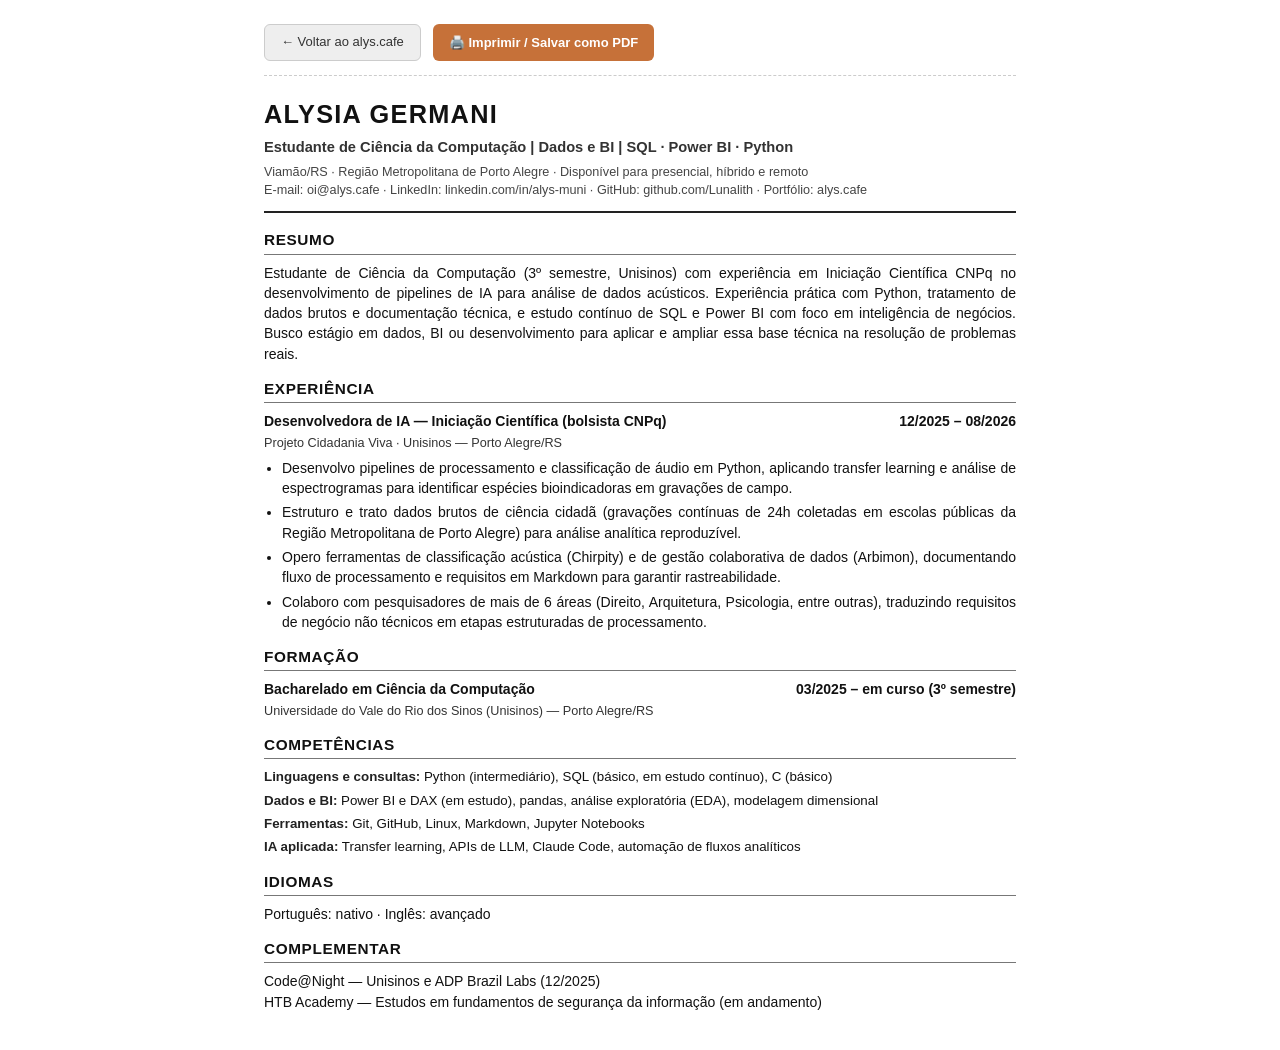
==== curriculo.html @ fbae233c "content: atualiza status e duração da iniciação científica" ====
<!DOCTYPE html>
<html lang="pt-BR">
<head>
  <meta charset="UTF-8">
  <meta name="viewport" content="width=device-width, initial-scale=1.0">
  <title>Currículo — Alysia Germani | Dados e BI</title>
  <link rel="icon" type="image/svg+xml" href="favicon.svg">
  <style>
    @page {
      size: A4;
      margin: 15mm 18mm;
    }
    *, *::before, *::after {
      box-sizing: border-box;
      margin: 0;
      padding: 0;
    }
    body {
      font-family: Arial, "Helvetica Neue", Helvetica, sans-serif;
      color: #111;
      background: #fff;
      font-size: 10.5pt;
      line-height: 1.45;
      padding: 24px;
      max-width: 800px;
      margin: 0 auto;
    }
    header {
      border-bottom: 2px solid #222;
      padding-bottom: 12px;
      margin-bottom: 16px;
    }
    h1 {
      font-size: 19pt;
      text-transform: uppercase;
      letter-spacing: 0.05em;
      margin-bottom: 4px;
      font-weight: 700;
    }
    .title {
      font-size: 11pt;
      font-weight: bold;
      color: #333;
      margin-bottom: 6px;
    }
    .contact {
      font-size: 9.5pt;
      color: #444;
      line-height: 1.4;
    }
    .contact a {
      color: inherit;
      text-decoration: none;
    }
    section {
      margin-bottom: 14px;
    }
    h2 {
      font-size: 11.5pt;
      text-transform: uppercase;
      letter-spacing: 0.04em;
      border-bottom: 1px solid #777;
      padding-bottom: 2px;
      margin-bottom: 8px;
      font-weight: bold;
    }
    p {
      margin-bottom: 6px;
      text-align: justify;
    }
    .role-header {
      display: flex;
      justify-content: space-between;
      font-weight: bold;
      margin-bottom: 2px;
    }
    .role-sub {
      font-size: 9.5pt;
      color: #333;
      margin-bottom: 6px;
    }
    ul {
      list-style-type: disc;
      padding-left: 18px;
      margin-bottom: 6px;
    }
    li {
      margin-bottom: 4px;
      text-align: justify;
    }
    .skills-group {
      margin-bottom: 4px;
      font-size: 10pt;
    }
    .skills-group strong {
      color: #222;
    }
    @media print {
      body {
        padding: 0;
        max-width: 100%;
      }
      .no-print {
        display: none !important;
      }
    }
    .action-bar {
      display: flex;
      gap: 12px;
      margin-bottom: 20px;
      padding-bottom: 14px;
      border-bottom: 1px dashed #ccc;
    }
    .btn-print {
      display: inline-flex;
      align-items: center;
      gap: 6px;
      padding: 8px 16px;
      background: #c67139;
      color: #fff;
      border: none;
      border-radius: 6px;
      cursor: pointer;
      font-weight: bold;
      font-size: 13px;
      text-decoration: none;
    }
    .btn-back {
      display: inline-flex;
      align-items: center;
      gap: 6px;
      padding: 8px 16px;
      background: #eee;
      color: #333;
      border: 1px solid #ccc;
      border-radius: 6px;
      cursor: pointer;
      font-size: 13px;
      text-decoration: none;
    }
  </style>
</head>
<body>
  <div class="action-bar no-print">
    <a href="index.html" class="btn-back">← Voltar ao alys.cafe</a>
    <button onclick="window.print()" class="btn-print">🖨️ Imprimir / Salvar como PDF</button>
  </div>

  <header>
    <h1>Alysia Germani</h1>
    <div class="title">Estudante de Ciência da Computação | Dados e BI | SQL · Power BI · Python</div>
    <div class="contact">
      Viamão/RS · Região Metropolitana de Porto Alegre · Disponível para presencial, híbrido e remoto<br>
      E-mail: oi@alys.cafe · LinkedIn: linkedin.com/in/alys-muni · GitHub: github.com/Lunalith · Portfólio: alys.cafe
    </div>
  </header>

  <section>
    <h2>Resumo</h2>
    <p>
      Estudante de Ciência da Computação (3º semestre, Unisinos) com experiência em Iniciação Científica CNPq no desenvolvimento de pipelines de IA para análise de dados acústicos. Experiência prática com Python, tratamento de dados brutos e documentação técnica, e estudo contínuo de SQL e Power BI com foco em inteligência de negócios. Busco estágio em dados, BI ou desenvolvimento para aplicar e ampliar essa base técnica na resolução de problemas reais.
    </p>
  </section>

  <section>
    <h2>Experiência</h2>
    <div class="role-header">
      <span>Desenvolvedora de IA — Iniciação Científica (bolsista CNPq)</span>
      <span>12/2025 – 08/2026</span>
    </div>
    <div class="role-sub">Projeto Cidadania Viva · Unisinos — Porto Alegre/RS</div>
    <ul>
      <li>Desenvolvo pipelines de processamento e classificação de áudio em Python, aplicando transfer learning e análise de espectrogramas para identificar espécies bioindicadoras em gravações de campo.</li>
      <li>Estruturo e trato dados brutos de ciência cidadã (gravações contínuas de 24h coletadas em escolas públicas da Região Metropolitana de Porto Alegre) para análise analítica reproduzível.</li>
      <li>Opero ferramentas de classificação acústica (Chirpity) e de gestão colaborativa de dados (Arbimon), documentando fluxo de processamento e requisitos em Markdown para garantir rastreabilidade.</li>
      <li>Colaboro com pesquisadores de mais de 6 áreas (Direito, Arquitetura, Psicologia, entre outras), traduzindo requisitos de negócio não técnicos em etapas estruturadas de processamento.</li>
    </ul>
  </section>

  <section>
    <h2>Formação</h2>
    <div class="role-header">
      <span>Bacharelado em Ciência da Computação</span>
      <span>03/2025 – em curso (3º semestre)</span>
    </div>
    <div class="role-sub">Universidade do Vale do Rio dos Sinos (Unisinos) — Porto Alegre/RS</div>
  </section>

  <section>
    <h2>Competências</h2>
    <div class="skills-group">
      <strong>Linguagens e consultas:</strong> Python (intermediário), SQL (básico, em estudo contínuo), C (básico)
    </div>
    <div class="skills-group">
      <strong>Dados e BI:</strong> Power BI e DAX (em estudo), pandas, análise exploratória (EDA), modelagem dimensional
    </div>
    <div class="skills-group">
      <strong>Ferramentas:</strong> Git, GitHub, Linux, Markdown, Jupyter Notebooks
    </div>
    <div class="skills-group">
      <strong>IA aplicada:</strong> Transfer learning, APIs de LLM, Claude Code, automação de fluxos analíticos
    </div>
  </section>

  <section>
    <h2>Idiomas</h2>
    <p>Português: nativo · Inglês: avançado</p>
  </section>

  <section>
    <h2>Complementar</h2>
    <p>
      Code@Night — Unisinos e ADP Brazil Labs (12/2025)<br>
      HTB Academy — Estudos em fundamentos de segurança da informação (em andamento)
    </p>
  </section>
</body>
</html>
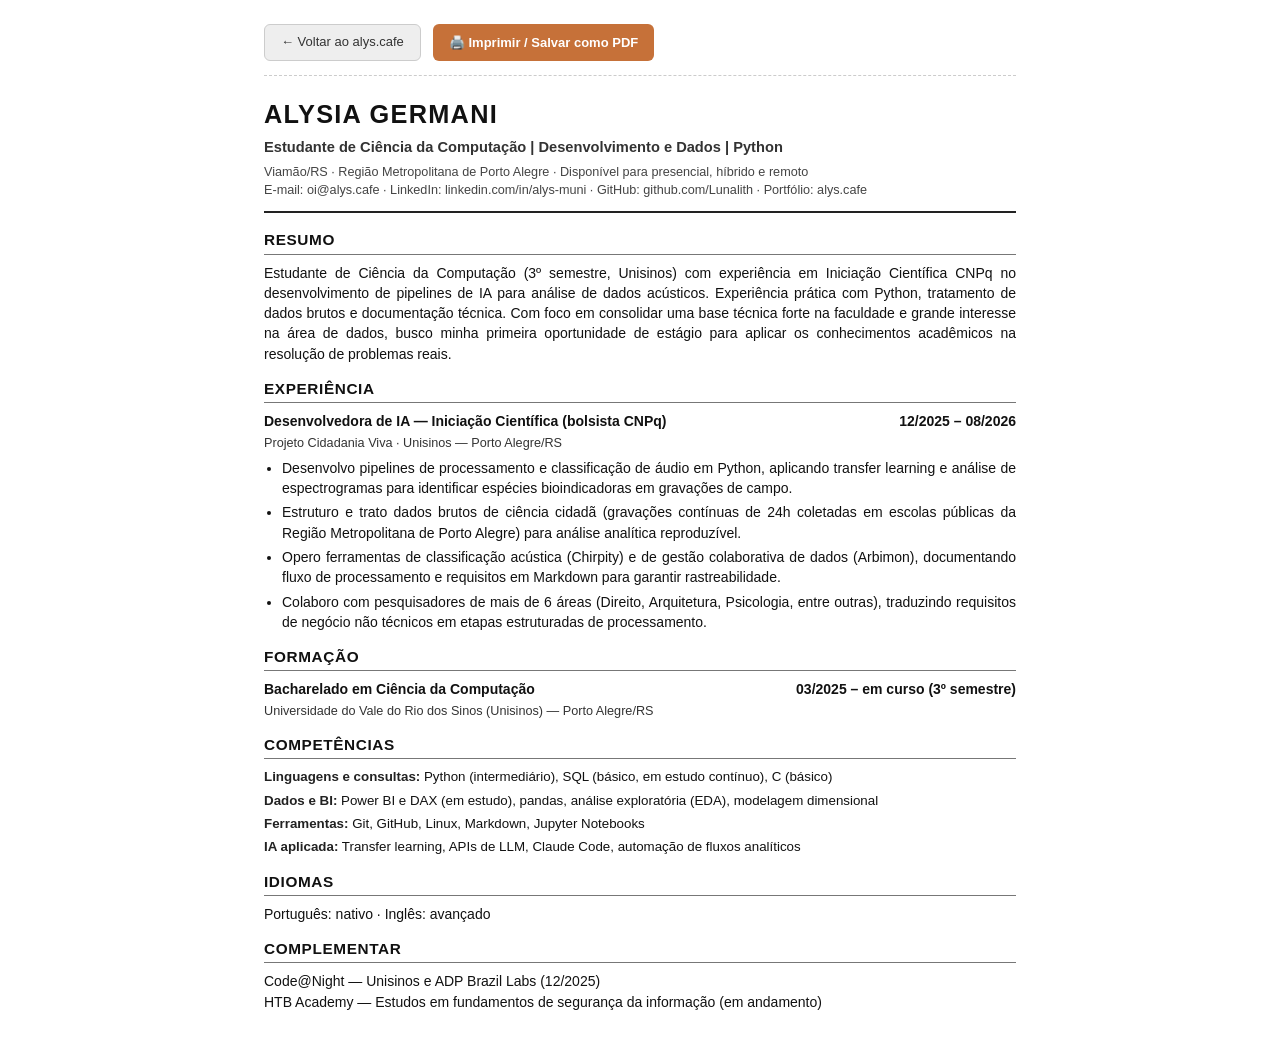
==== commit cb01eb0e: "content: remove menção a bi/sql para vaga de estágio generalista" ====
--- a/curriculo.html
+++ b/curriculo.html
@@ -148,7 +148,7 @@
 
   <header>
     <h1>Alysia Germani</h1>
-    <div class="title">Estudante de Ciência da Computação | Dados e BI | SQL · Power BI · Python</div>
+    <div class="title">Estudante de Ciência da Computação | Desenvolvimento e Dados | Python</div>
     <div class="contact">
       Viamão/RS · Região Metropolitana de Porto Alegre · Disponível para presencial, híbrido e remoto<br>
       E-mail: oi@alys.cafe · LinkedIn: linkedin.com/in/alys-muni · GitHub: github.com/Lunalith · Portfólio: alys.cafe
@@ -158,7 +158,7 @@
   <section>
     <h2>Resumo</h2>
     <p>
-      Estudante de Ciência da Computação (3º semestre, Unisinos) com experiência em Iniciação Científica CNPq no desenvolvimento de pipelines de IA para análise de dados acústicos. Experiência prática com Python, tratamento de dados brutos e documentação técnica, e estudo contínuo de SQL e Power BI com foco em inteligência de negócios. Busco estágio em dados, BI ou desenvolvimento para aplicar e ampliar essa base técnica na resolução de problemas reais.
+      Estudante de Ciência da Computação (3º semestre, Unisinos) com experiência em Iniciação Científica CNPq no desenvolvimento de pipelines de IA para análise de dados acústicos. Experiência prática com Python, tratamento de dados brutos e documentação técnica. Com foco em consolidar uma base técnica forte na faculdade e grande interesse na área de dados, busco minha primeira oportunidade de estágio para aplicar os conhecimentos acadêmicos na resolução de problemas reais.
     </p>
   </section>
 
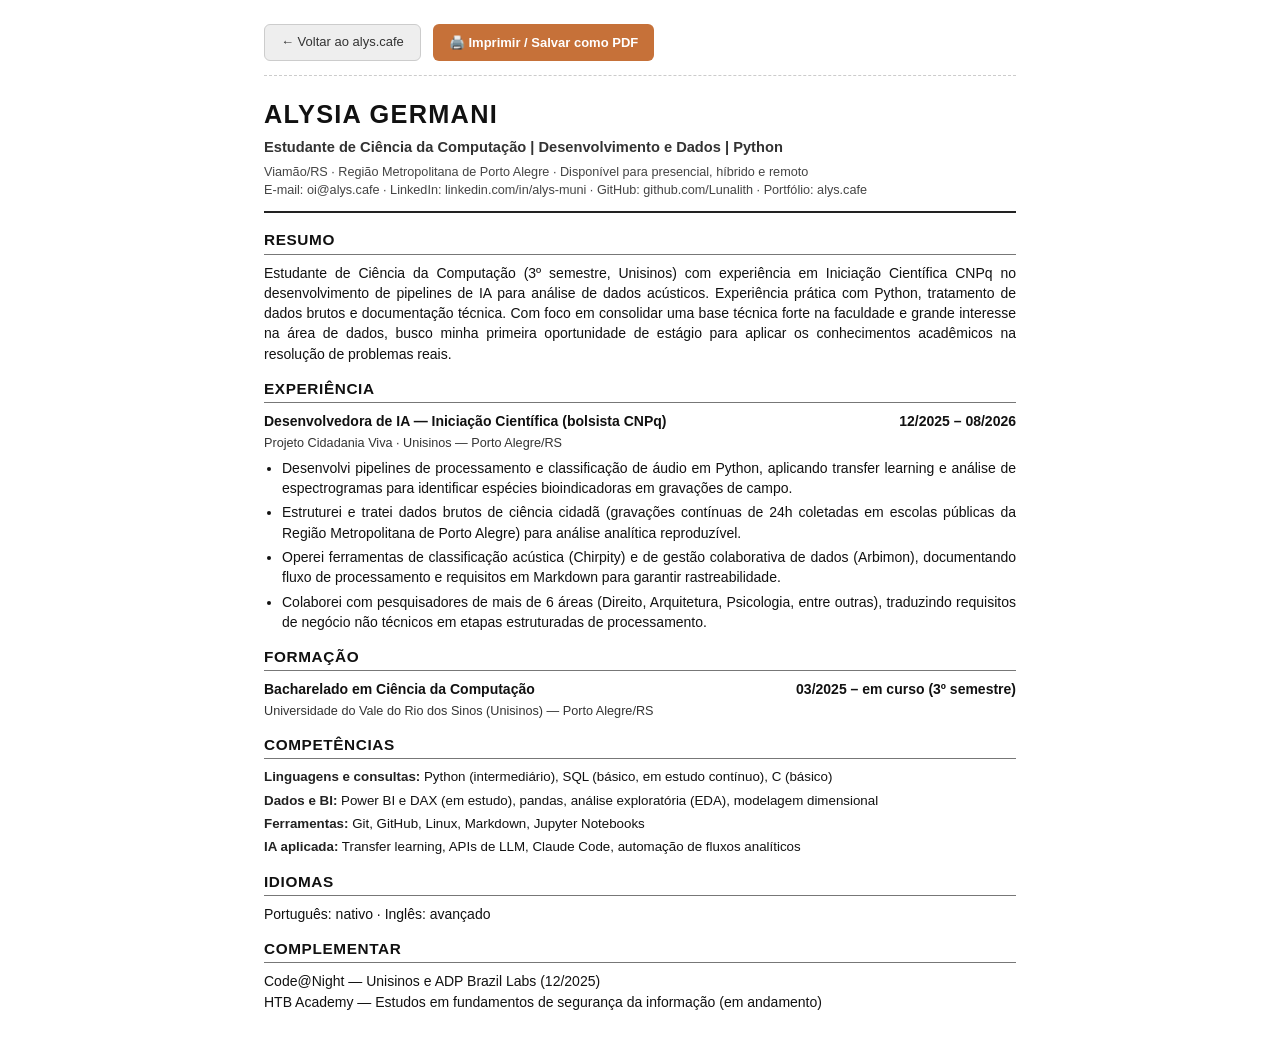
==== commit 7fd65851: "content: atualiza tempos verbais para passado na trajetória e currículo" ====
--- a/curriculo.html
+++ b/curriculo.html
@@ -170,10 +170,10 @@
     </div>
     <div class="role-sub">Projeto Cidadania Viva · Unisinos — Porto Alegre/RS</div>
     <ul>
-      <li>Desenvolvo pipelines de processamento e classificação de áudio em Python, aplicando transfer learning e análise de espectrogramas para identificar espécies bioindicadoras em gravações de campo.</li>
-      <li>Estruturo e trato dados brutos de ciência cidadã (gravações contínuas de 24h coletadas em escolas públicas da Região Metropolitana de Porto Alegre) para análise analítica reproduzível.</li>
-      <li>Opero ferramentas de classificação acústica (Chirpity) e de gestão colaborativa de dados (Arbimon), documentando fluxo de processamento e requisitos em Markdown para garantir rastreabilidade.</li>
-      <li>Colaboro com pesquisadores de mais de 6 áreas (Direito, Arquitetura, Psicologia, entre outras), traduzindo requisitos de negócio não técnicos em etapas estruturadas de processamento.</li>
+      <li>Desenvolvi pipelines de processamento e classificação de áudio em Python, aplicando transfer learning e análise de espectrogramas para identificar espécies bioindicadoras em gravações de campo.</li>
+      <li>Estruturei e tratei dados brutos de ciência cidadã (gravações contínuas de 24h coletadas em escolas públicas da Região Metropolitana de Porto Alegre) para análise analítica reproduzível.</li>
+      <li>Operei ferramentas de classificação acústica (Chirpity) e de gestão colaborativa de dados (Arbimon), documentando fluxo de processamento e requisitos em Markdown para garantir rastreabilidade.</li>
+      <li>Colaborei com pesquisadores de mais de 6 áreas (Direito, Arquitetura, Psicologia, entre outras), traduzindo requisitos de negócio não técnicos em etapas estruturadas de processamento.</li>
     </ul>
   </section>
 
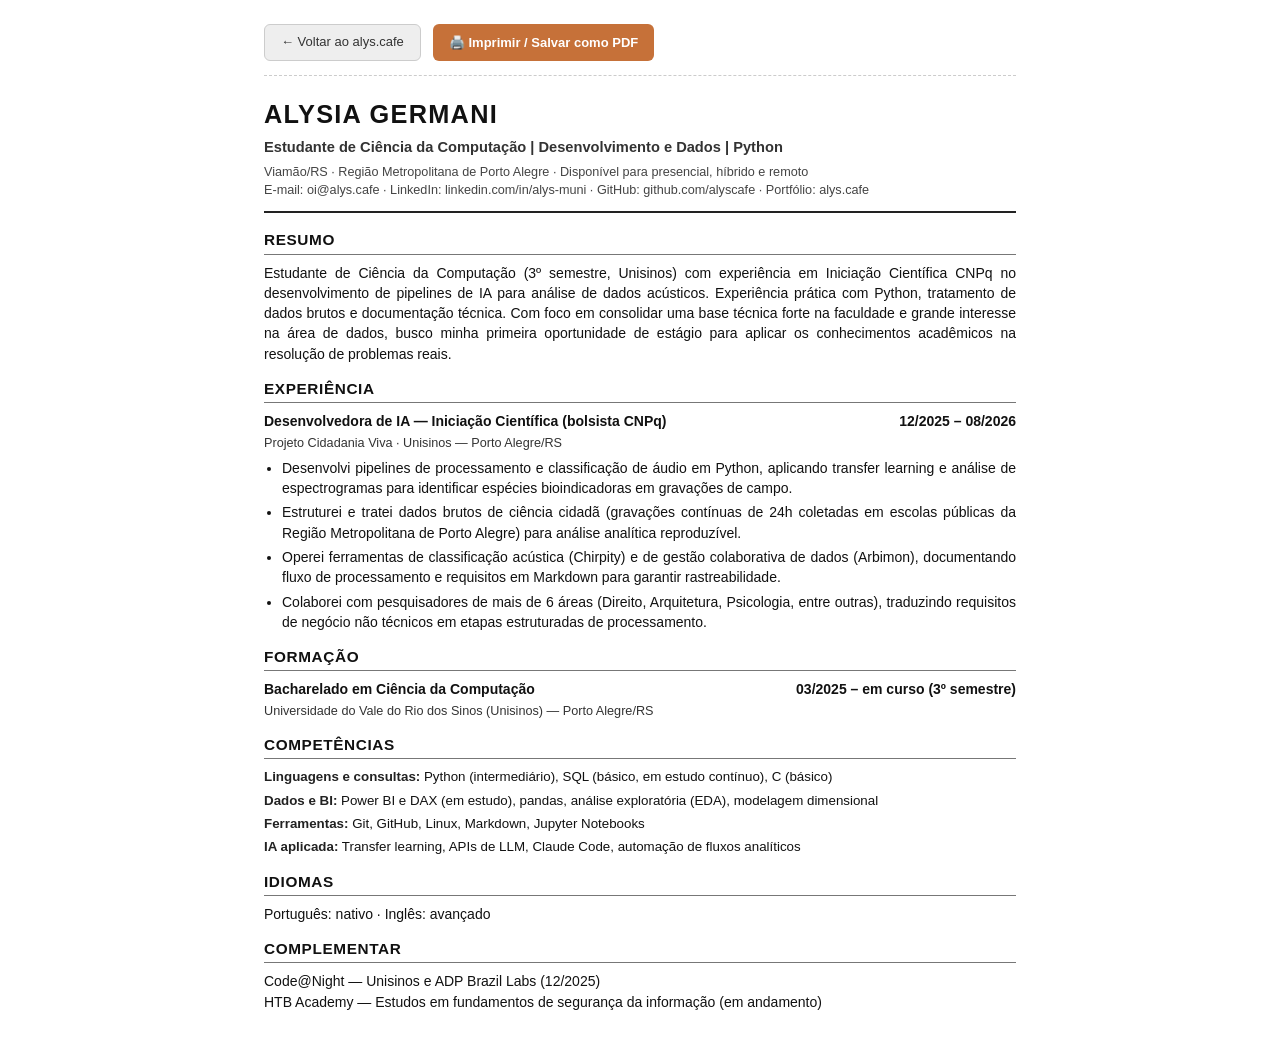
==== commit 55d7a360: "content: atualiza link do github para alyscafe" ====
--- a/curriculo.html
+++ b/curriculo.html
@@ -151,7 +151,7 @@
     <div class="title">Estudante de Ciência da Computação | Desenvolvimento e Dados | Python</div>
     <div class="contact">
       Viamão/RS · Região Metropolitana de Porto Alegre · Disponível para presencial, híbrido e remoto<br>
-      E-mail: oi@alys.cafe · LinkedIn: linkedin.com/in/alys-muni · GitHub: github.com/Lunalith · Portfólio: alys.cafe
+      E-mail: oi@alys.cafe · LinkedIn: linkedin.com/in/alys-muni · GitHub: github.com/alyscafe · Portfólio: alys.cafe
     </div>
   </header>
 
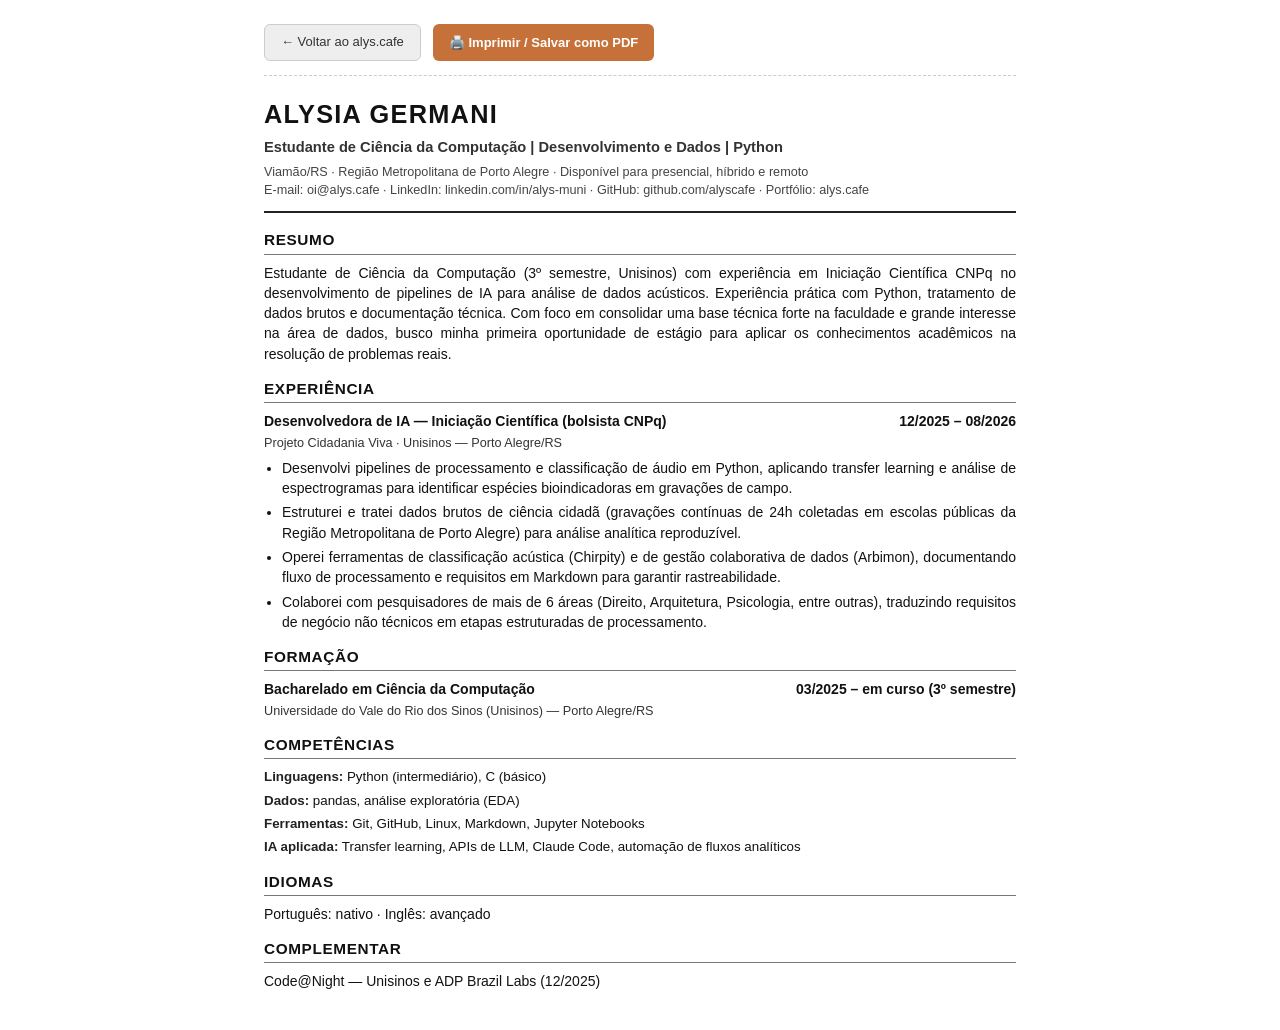
==== commit 48bb0070: "chore: limpa ultimas referencias a BI, segurança da informacao e tags antigas" ====
--- a/curriculo.html
+++ b/curriculo.html
@@ -3,7 +3,7 @@
 <head>
   <meta charset="UTF-8">
   <meta name="viewport" content="width=device-width, initial-scale=1.0">
-  <title>Currículo — Alysia Germani | Dados e BI</title>
+  <title>Currículo — Alysia Germani | Ciência da Computação</title>
   <link rel="icon" type="image/svg+xml" href="favicon.svg">
   <style>
     @page {
@@ -189,10 +189,10 @@
   <section>
     <h2>Competências</h2>
     <div class="skills-group">
-      <strong>Linguagens e consultas:</strong> Python (intermediário), SQL (básico, em estudo contínuo), C (básico)
-    </div>
-    <div class="skills-group">
-      <strong>Dados e BI:</strong> Power BI e DAX (em estudo), pandas, análise exploratória (EDA), modelagem dimensional
+      <strong>Linguagens:</strong> Python (intermediário), C (básico)
+    </div>
+    <div class="skills-group">
+      <strong>Dados:</strong> pandas, análise exploratória (EDA)
     </div>
     <div class="skills-group">
       <strong>Ferramentas:</strong> Git, GitHub, Linux, Markdown, Jupyter Notebooks
@@ -210,8 +210,7 @@
   <section>
     <h2>Complementar</h2>
     <p>
-      Code@Night — Unisinos e ADP Brazil Labs (12/2025)<br>
-      HTB Academy — Estudos em fundamentos de segurança da informação (em andamento)
+      Code@Night — Unisinos e ADP Brazil Labs (12/2025)
     </p>
   </section>
 </body>
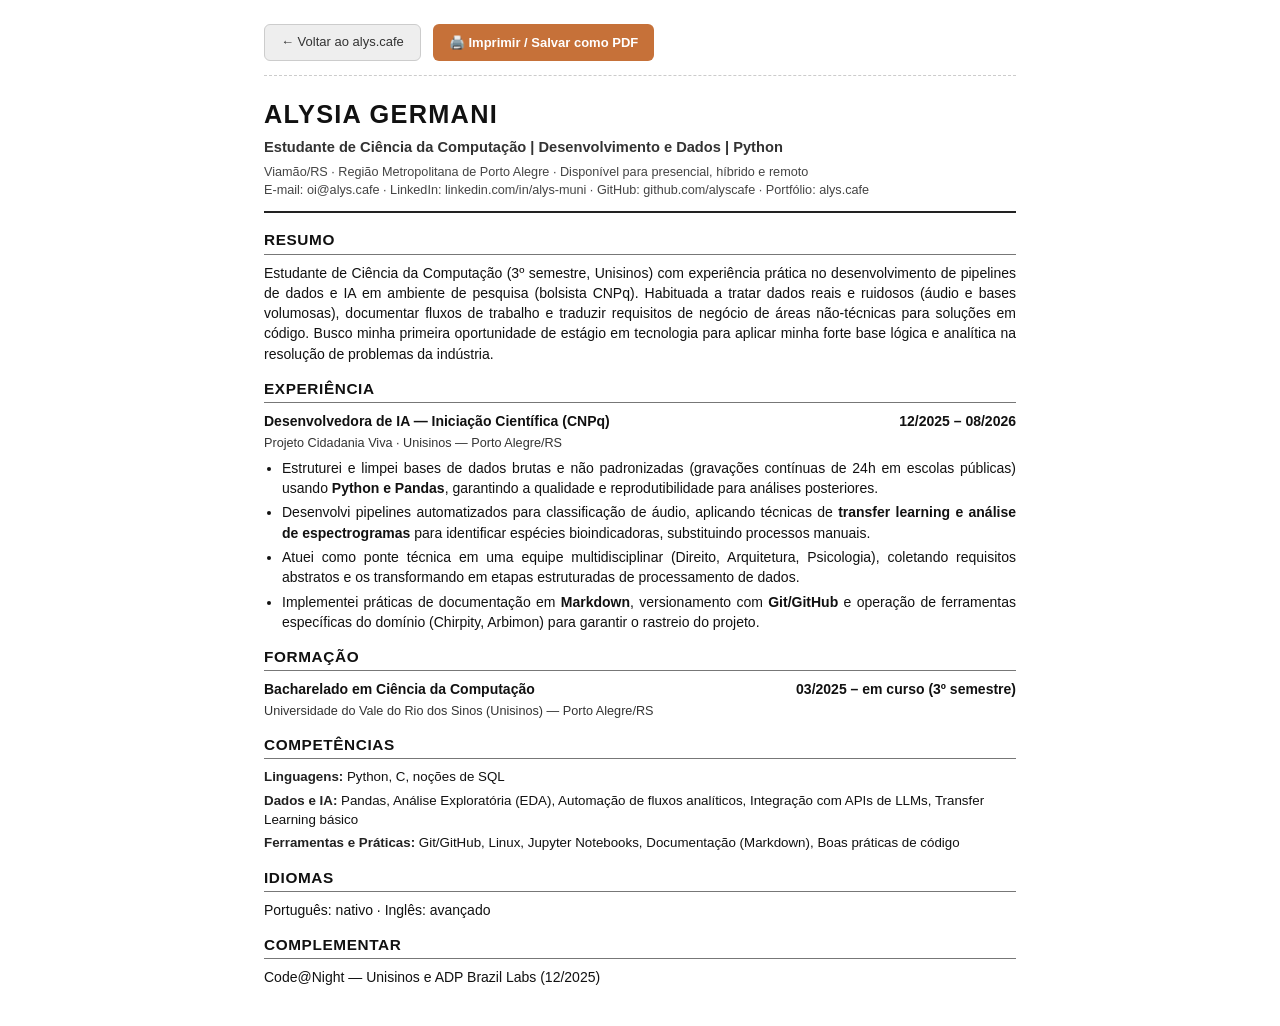
==== commit 0c7bec13: "content: otimiza textos do curriculo e do site com foco em conversão para vagas de estágio" ====
--- a/curriculo.html
+++ b/curriculo.html
@@ -158,22 +158,22 @@
   <section>
     <h2>Resumo</h2>
     <p>
-      Estudante de Ciência da Computação (3º semestre, Unisinos) com experiência em Iniciação Científica CNPq no desenvolvimento de pipelines de IA para análise de dados acústicos. Experiência prática com Python, tratamento de dados brutos e documentação técnica. Com foco em consolidar uma base técnica forte na faculdade e grande interesse na área de dados, busco minha primeira oportunidade de estágio para aplicar os conhecimentos acadêmicos na resolução de problemas reais.
+      Estudante de Ciência da Computação (3º semestre, Unisinos) com experiência prática no desenvolvimento de pipelines de dados e IA em ambiente de pesquisa (bolsista CNPq). Habituada a tratar dados reais e ruidosos (áudio e bases volumosas), documentar fluxos de trabalho e traduzir requisitos de negócio de áreas não-técnicas para soluções em código. Busco minha primeira oportunidade de estágio em tecnologia para aplicar minha forte base lógica e analítica na resolução de problemas da indústria.
     </p>
   </section>
 
   <section>
     <h2>Experiência</h2>
     <div class="role-header">
-      <span>Desenvolvedora de IA — Iniciação Científica (bolsista CNPq)</span>
+      <span>Desenvolvedora de IA — Iniciação Científica (CNPq)</span>
       <span>12/2025 – 08/2026</span>
     </div>
     <div class="role-sub">Projeto Cidadania Viva · Unisinos — Porto Alegre/RS</div>
     <ul>
-      <li>Desenvolvi pipelines de processamento e classificação de áudio em Python, aplicando transfer learning e análise de espectrogramas para identificar espécies bioindicadoras em gravações de campo.</li>
-      <li>Estruturei e tratei dados brutos de ciência cidadã (gravações contínuas de 24h coletadas em escolas públicas da Região Metropolitana de Porto Alegre) para análise analítica reproduzível.</li>
-      <li>Operei ferramentas de classificação acústica (Chirpity) e de gestão colaborativa de dados (Arbimon), documentando fluxo de processamento e requisitos em Markdown para garantir rastreabilidade.</li>
-      <li>Colaborei com pesquisadores de mais de 6 áreas (Direito, Arquitetura, Psicologia, entre outras), traduzindo requisitos de negócio não técnicos em etapas estruturadas de processamento.</li>
+      <li>Estruturei e limpei bases de dados brutas e não padronizadas (gravações contínuas de 24h em escolas públicas) usando <strong>Python e Pandas</strong>, garantindo a qualidade e reprodutibilidade para análises posteriores.</li>
+      <li>Desenvolvi pipelines automatizados para classificação de áudio, aplicando técnicas de <strong>transfer learning e análise de espectrogramas</strong> para identificar espécies bioindicadoras, substituindo processos manuais.</li>
+      <li>Atuei como ponte técnica em uma equipe multidisciplinar (Direito, Arquitetura, Psicologia), coletando requisitos abstratos e os transformando em etapas estruturadas de processamento de dados.</li>
+      <li>Implementei práticas de documentação em <strong>Markdown</strong>, versionamento com <strong>Git/GitHub</strong> e operação de ferramentas específicas do domínio (Chirpity, Arbimon) para garantir o rastreio do projeto.</li>
     </ul>
   </section>
 
@@ -189,16 +189,13 @@
   <section>
     <h2>Competências</h2>
     <div class="skills-group">
-      <strong>Linguagens:</strong> Python (intermediário), C (básico)
+      <strong>Linguagens:</strong> Python, C, noções de SQL
     </div>
     <div class="skills-group">
-      <strong>Dados:</strong> pandas, análise exploratória (EDA)
+      <strong>Dados e IA:</strong> Pandas, Análise Exploratória (EDA), Automação de fluxos analíticos, Integração com APIs de LLMs, Transfer Learning básico
     </div>
     <div class="skills-group">
-      <strong>Ferramentas:</strong> Git, GitHub, Linux, Markdown, Jupyter Notebooks
-    </div>
-    <div class="skills-group">
-      <strong>IA aplicada:</strong> Transfer learning, APIs de LLM, Claude Code, automação de fluxos analíticos
+      <strong>Ferramentas e Práticas:</strong> Git/GitHub, Linux, Jupyter Notebooks, Documentação (Markdown), Boas práticas de código
     </div>
   </section>
 
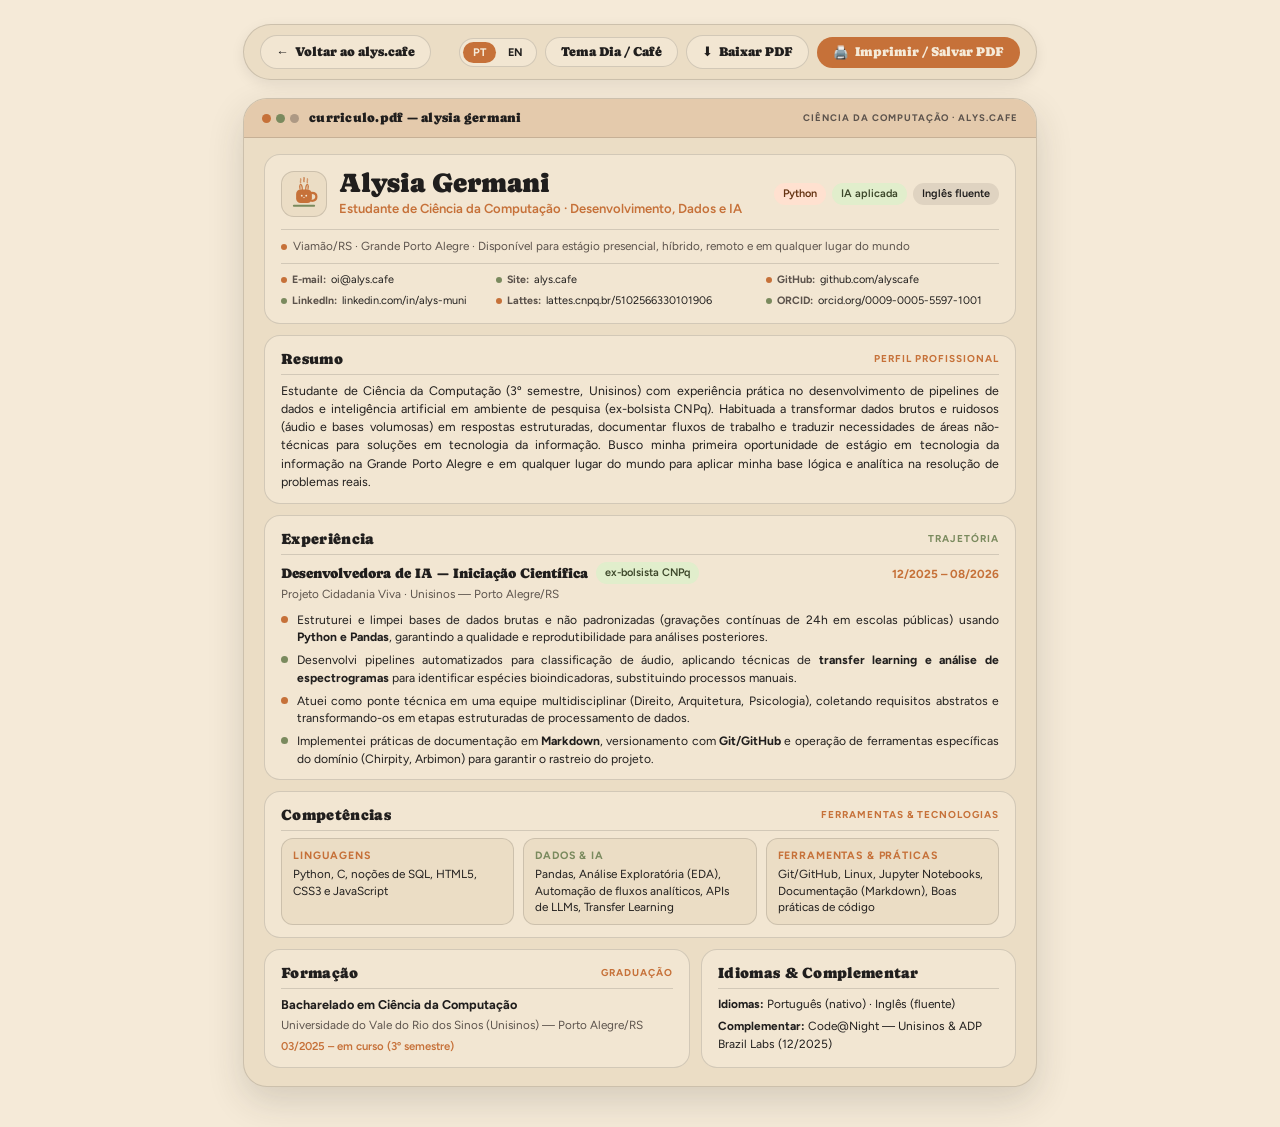
==== commit 8ba3731f: "feat: atualiza textos, links Lattes/ORCID, animacoes da mesa, dock e design do curriculo" ====
--- a/curriculo.html
+++ b/curriculo.html
@@ -1,214 +1,908 @@
 <!DOCTYPE html>
-<html lang="pt-BR">
+<html lang="pt-BR" data-lang="pt" data-theme="dia">
 <head>
   <meta charset="UTF-8">
   <meta name="viewport" content="width=device-width, initial-scale=1.0">
   <title>Currículo — Alysia Germani | Ciência da Computação</title>
   <link rel="icon" type="image/svg+xml" href="favicon.svg">
   <style>
+    @import url('https://fonts.googleapis.com/css2?family=Caprasimo&family=Figtree:ital,wght@0,400;0,500;0,600;0,700;1,400&display=swap');
+
+    :root {
+      --color-bg: #f5ead8;
+      --color-surface: #ebddc5;
+      --color-surface-subtle: #f2e6d2;
+      --color-text: #201e1d;
+      --color-text-muted: #5c534c;
+      --color-accent: #c67139;
+      --color-accent-hover: #b2622d;
+      --color-accent-subtle: #ffe1d0;
+      --color-accent-badge-fg: #643312;
+      --color-accent-2: #7a8a5e;
+      --color-accent-2-subtle: #e1eecc;
+      --color-accent-2-badge-fg: #3d472b;
+      --color-divider: rgba(32, 30, 29, 0.15);
+      --shadow-lg: 0 14px 36px rgba(46, 43, 37, 0.16);
+      --font-heading: "Caprasimo", Georgia, serif;
+      --font-body: "Figtree", -apple-system, BlinkMacSystemFont, "Segoe UI", Roboto, sans-serif;
+    }
+
+    [data-theme="cafe"] {
+      --color-bg: #241a13;
+      --color-surface: #33261c;
+      --color-surface-subtle: #2a1f17;
+      --color-text: #f6e9d7;
+      --color-text-muted: #b8a793;
+      --color-accent: #e2a068;
+      --color-accent-hover: #f0b583;
+      --color-accent-subtle: #4a3424;
+      --color-accent-badge-fg: #ffd8bd;
+      --color-accent-2: #a3b381;
+      --color-accent-2-subtle: #313b24;
+      --color-accent-2-badge-fg: #e2eed0;
+      --color-divider: rgba(246, 233, 215, 0.16);
+      --shadow-lg: 0 18px 46px rgba(0, 0, 0, 0.55);
+    }
+
+    [data-lang="pt"] [data-l="en"] { display: none !important; }
+    [data-lang="en"] [data-l="pt"] { display: none !important; }
+
     @page {
       size: A4;
-      margin: 15mm 18mm;
-    }
+      margin: 0;
+    }
+
     *, *::before, *::after {
       box-sizing: border-box;
       margin: 0;
       padding: 0;
-    }
+      -webkit-print-color-adjust: exact !important;
+      print-color-adjust: exact !important;
+    }
+
+    html, body {
+      width: 100%;
+      min-height: 100vh;
+      background-color: var(--color-bg);
+      color: var(--color-text);
+      font-family: var(--font-body);
+      font-size: 10pt;
+      line-height: 1.45;
+      -webkit-font-smoothing: antialiased;
+    }
+
     body {
-      font-family: Arial, "Helvetica Neue", Helvetica, sans-serif;
-      color: #111;
-      background: #fff;
+      padding: 24px 16px 40px;
+      display: flex;
+      flex-direction: column;
+      align-items: center;
+    }
+
+    /* Top Web Action Bar (Hidden in PDF / Print) */
+    .action-bar {
+      width: 100%;
+      max-width: 210mm;
+      display: flex;
+      flex-wrap: wrap;
+      align-items: center;
+      justify-content: space-between;
+      gap: 10px;
+      margin-bottom: 18px;
+      padding: 10px 16px;
+      border-radius: 999px;
+      background: var(--color-surface);
+      border: 1px solid var(--color-divider);
+      box-shadow: 0 4px 14px rgba(0, 0, 0, 0.08);
+    }
+
+    .action-group {
+      display: flex;
+      align-items: center;
+      gap: 8px;
+      flex-wrap: wrap;
+    }
+
+    .btn-action {
+      display: inline-flex;
+      align-items: center;
+      gap: 6px;
+      padding: 7px 15px;
+      border-radius: 999px;
+      font-family: var(--font-heading);
+      font-size: 12.5px;
+      font-weight: 400;
+      text-decoration: none;
+      cursor: pointer;
+      border: 1px solid transparent;
+      transition: transform 0.15s ease, background-color 0.15s ease;
+    }
+
+    .btn-action:active {
+      transform: scale(0.97);
+    }
+
+    .btn-primary {
+      background: var(--color-accent);
+      color: var(--color-bg);
+    }
+
+    .btn-primary:hover {
+      background: var(--color-accent-hover);
+    }
+
+    .btn-secondary {
+      background: var(--color-surface-subtle);
+      color: var(--color-text);
+      border-color: var(--color-divider);
+    }
+
+    .seg-lang {
+      display: inline-flex;
+      padding: 3px;
+      gap: 2px;
+      border-radius: 999px;
+      border: 1px solid var(--color-divider);
+      background: var(--color-surface-subtle);
+    }
+
+    .seg-btn {
+      border: 0;
+      cursor: pointer;
+      font-family: var(--font-body);
+      font-weight: 700;
+      font-size: 11px;
+      padding: 4px 10px;
+      border-radius: 999px;
+      background: transparent;
+      color: var(--color-text);
+    }
+
+    .seg-btn.active {
+      background: var(--color-accent);
+      color: var(--color-bg);
+    }
+
+    /* Main Resume Window (Mesa Digital Style) */
+    .resume-sheet {
+      width: 100%;
+      max-width: 210mm;
+      margin: 0 auto;
+      background: var(--color-surface);
+      border: 1px solid var(--color-divider);
+      border-radius: 24px;
+      box-shadow: var(--shadow-lg);
+    }
+
+    .window-header {
+      display: flex;
+      align-items: center;
+      gap: 10px;
+      padding: 10px 18px;
+      background: #e1c0a3;
+      background: color-mix(in srgb, var(--color-accent) 18%, var(--color-surface));
+      border-bottom: 1px solid var(--color-divider);
+      border-radius: 23px 23px 0 0;
+    }
+
+    .window-dots {
+      display: flex;
+      gap: 5px;
+    }
+
+    .window-dots span {
+      width: 9px;
+      height: 9px;
+      border-radius: 50%;
+    }
+
+    .dot-1 { background: var(--color-accent); }
+    .dot-2 { background: var(--color-accent-2); }
+    .dot-3 { background: rgba(32, 30, 29, 0.28); }
+
+    .window-title {
+      font-family: var(--font-heading);
+      font-size: 12.5px;
+      letter-spacing: 0.02em;
+      color: var(--color-text);
+    }
+
+    .window-sub {
+      margin-left: auto;
+      font-size: 9.5px;
+      font-weight: 700;
+      letter-spacing: 0.1em;
+      text-transform: uppercase;
+      color: var(--color-text-muted);
+    }
+
+    .resume-body {
+      padding: 16px 20px 18px;
+    }
+
+    .resume-body > * + * {
+      margin-top: 11px;
+    }
+
+    /* Hero Header */
+    .hero-card {
+      padding: 14px 16px;
+      border-radius: 16px;
+      background: var(--color-surface-subtle);
+      border: 1px solid var(--color-divider);
+    }
+
+    .hero-top {
+      display: flex;
+      align-items: center;
+      justify-content: space-between;
+      gap: 12px;
+      flex-wrap: wrap;
+      margin-bottom: 10px;
+    }
+
+    .brand-identity {
+      display: flex;
+      align-items: center;
+      gap: 12px;
+    }
+
+    .brand-logo {
+      width: 46px;
+      height: 46px;
+      border-radius: 13px;
+      background: var(--color-surface);
+      border: 1px solid var(--color-divider);
+      display: flex;
+      align-items: center;
+      justify-content: center;
+      flex-shrink: 0;
+    }
+
+    .brand-logo img {
+      width: 36px;
+      height: 36px;
+    }
+
+    h1 {
+      font-family: var(--font-heading);
+      font-weight: 400;
+      font-size: 20pt;
+      line-height: 1.05;
+      color: var(--color-text);
+      margin-bottom: 3px;
+    }
+
+    .hero-subtitle {
+      font-size: 9.8pt;
+      font-weight: 600;
+      color: var(--color-accent);
+    }
+
+    .hero-tags {
+      display: flex;
+      flex-wrap: wrap;
+      gap: 6px;
+    }
+
+    .tag {
+      display: inline-flex;
+      align-items: center;
+      font-size: 8.2pt;
+      font-weight: 600;
+      padding: 3px 9px;
+      border-radius: 999px;
+      white-space: nowrap;
+    }
+
+    .tag-accent {
+      background: var(--color-accent-subtle);
+      color: var(--color-accent-badge-fg);
+    }
+
+    .tag-accent-2 {
+      background: var(--color-accent-2-subtle);
+      color: var(--color-accent-2-badge-fg);
+    }
+
+    .tag-neutral {
+      background: rgba(32, 30, 29, 0.09);
+      color: var(--color-text);
+    }
+
+    .location-line {
+      font-size: 8.8pt;
+      color: var(--color-text-muted);
+      padding-top: 8px;
+      margin-bottom: 8px;
+      border-top: 1px solid var(--color-divider);
+      display: flex;
+      align-items: center;
+      gap: 6px;
+      flex-wrap: wrap;
+    }
+
+    .contact-grid {
+      display: grid;
+      grid-template-columns: 0.88fr 1.12fr 1fr;
+      gap: 5px 10px;
+      padding-top: 8px;
+      border-top: 1px solid var(--color-divider);
+      font-size: 8.2pt;
+    }
+
+    .contact-item {
+      display: flex;
+      align-items: center;
+      gap: 5px;
+      color: var(--color-text);
+      text-decoration: none;
+      white-space: nowrap;
+    }
+
+    .contact-item:hover {
+      color: var(--color-accent);
+    }
+
+    .contact-item strong {
+      font-weight: 700;
+      color: var(--color-text-muted);
+      font-size: 8pt;
+    }
+
+    .dot-inline {
+      width: 6px;
+      height: 6px;
+      border-radius: 50%;
+      flex-shrink: 0;
+    }
+
+    /* Sections */
+    .section-block {
+      padding: 12px 16px;
+      border-radius: 16px;
+      background: var(--color-surface-subtle);
+      border: 1px solid var(--color-divider);
+    }
+
+    .section-header {
+      display: flex;
+      align-items: center;
+      gap: 8px;
+      margin-bottom: 7px;
+      padding-bottom: 4px;
+      border-bottom: 1px solid var(--color-divider);
+    }
+
+    h2 {
+      font-family: var(--font-heading);
+      font-weight: 400;
+      font-size: 11.5pt;
+      letter-spacing: 0.02em;
+      color: var(--color-text);
+    }
+
+    .section-kicker {
+      margin-left: auto;
+      font-size: 7.5pt;
+      font-weight: 700;
+      text-transform: uppercase;
+      letter-spacing: 0.1em;
+      color: var(--color-accent);
+    }
+
+    .summary-text {
+      font-size: 9.3pt;
+      line-height: 1.46;
+      color: var(--color-text);
+      text-align: justify;
+    }
+
+    /* Experience */
+    .role-top {
+      display: flex;
+      align-items: baseline;
+      justify-content: space-between;
+      gap: 8px;
+      flex-wrap: wrap;
+      margin-bottom: 2px;
+    }
+
+    .role-title-group {
+      display: flex;
+      align-items: center;
+      gap: 8px;
+      flex-wrap: wrap;
+    }
+
+    .role-title {
+      font-family: var(--font-heading);
       font-size: 10.5pt;
+      font-weight: 400;
+      color: var(--color-text);
+    }
+
+    .role-date {
+      font-size: 8.8pt;
+      font-weight: 700;
+      color: var(--color-accent);
+    }
+
+    .role-sub {
+      font-size: 8.8pt;
+      color: var(--color-text-muted);
+      margin-bottom: 8px;
+    }
+
+    .exp-list {
+      list-style: none;
+    }
+
+    .exp-item {
+      display: flex;
+      align-items: flex-start;
+      gap: 9px;
+      font-size: 9.1pt;
+      line-height: 1.42;
+      text-align: justify;
+      margin-bottom: 6px;
+    }
+
+    .exp-item:last-child {
+      margin-bottom: 0;
+    }
+
+    .exp-bullet {
+      width: 7px;
+      height: 7px;
+      border-radius: 50%;
+      margin-top: 5px;
+      flex-shrink: 0;
+    }
+
+    /* Skills & Bottom Grid */
+    .skills-grid {
+      display: grid;
+      grid-template-columns: repeat(3, 1fr);
+      gap: 9px;
+    }
+
+    .skill-box {
+      padding: 9px 11px;
+      border-radius: 12px;
+      background: var(--color-surface);
+      border: 1px solid var(--color-divider);
+    }
+
+    .skill-box-title {
+      font-size: 8pt;
+      font-weight: 700;
+      text-transform: uppercase;
+      letter-spacing: 0.08em;
+      color: var(--color-accent);
+      margin-bottom: 3px;
+    }
+
+    .skill-box:nth-child(2) .skill-box-title {
+      color: var(--color-accent-2);
+    }
+
+    .skill-box p {
+      font-size: 8.8pt;
+      line-height: 1.38;
+      color: var(--color-text);
+    }
+
+    .bottom-grid {
+      display: grid;
+      grid-template-columns: 1.15fr 0.85fr;
+      gap: 11px;
+    }
+
+    .edu-title {
+      font-weight: 700;
+      font-size: 9.5pt;
+      color: var(--color-text);
+      margin-bottom: 2px;
+    }
+
+    .edu-meta {
+      font-size: 8.8pt;
+      color: var(--color-text-muted);
+    }
+
+    .edu-period {
+      display: inline-block;
+      margin-top: 4px;
+      font-size: 8.5pt;
+      font-weight: 600;
+      color: var(--color-accent);
+    }
+
+    .info-pair {
+      font-size: 8.9pt;
       line-height: 1.45;
-      padding: 24px;
-      max-width: 800px;
-      margin: 0 auto;
-    }
-    header {
-      border-bottom: 2px solid #222;
-      padding-bottom: 12px;
-      margin-bottom: 16px;
-    }
-    h1 {
-      font-size: 19pt;
-      text-transform: uppercase;
-      letter-spacing: 0.05em;
-      margin-bottom: 4px;
-      font-weight: 700;
-    }
-    .title {
-      font-size: 11pt;
-      font-weight: bold;
-      color: #333;
-      margin-bottom: 6px;
-    }
-    .contact {
-      font-size: 9.5pt;
-      color: #444;
-      line-height: 1.4;
-    }
-    .contact a {
-      color: inherit;
-      text-decoration: none;
-    }
-    section {
-      margin-bottom: 14px;
-    }
-    h2 {
-      font-size: 11.5pt;
-      text-transform: uppercase;
-      letter-spacing: 0.04em;
-      border-bottom: 1px solid #777;
-      padding-bottom: 2px;
-      margin-bottom: 8px;
-      font-weight: bold;
-    }
-    p {
-      margin-bottom: 6px;
-      text-align: justify;
-    }
-    .role-header {
-      display: flex;
-      justify-content: space-between;
-      font-weight: bold;
-      margin-bottom: 2px;
-    }
-    .role-sub {
-      font-size: 9.5pt;
-      color: #333;
-      margin-bottom: 6px;
-    }
-    ul {
-      list-style-type: disc;
-      padding-left: 18px;
-      margin-bottom: 6px;
-    }
-    li {
-      margin-bottom: 4px;
-      text-align: justify;
-    }
-    .skills-group {
-      margin-bottom: 4px;
-      font-size: 10pt;
-    }
-    .skills-group strong {
-      color: #222;
-    }
+    }
+
+    .info-pair > div + div {
+      margin-top: 5px;
+    }
+
+    /* Responsive Mobile */
+    @media (max-width: 720px) {
+      body {
+        padding: 12px 10px 28px;
+      }
+      .action-bar {
+        border-radius: 18px;
+        justify-content: center;
+      }
+      .contact-grid,
+      .skills-grid,
+      .bottom-grid {
+        grid-template-columns: 1fr;
+      }
+      .resume-body {
+        padding: 14px;
+      }
+    }
+
+    /* Print / PDF Generation */
     @media print {
-      body {
-        padding: 0;
-        max-width: 100%;
-      }
+      :root, [data-theme="cafe"] {
+        --color-bg: #f5ead8;
+        --color-surface: #ebddc5;
+        --color-surface-subtle: #f2e6d2;
+        --color-text: #201e1d;
+        --color-text-muted: #5c534c;
+        --color-accent: #c67139;
+        --color-accent-subtle: #ffe1d0;
+        --color-accent-badge-fg: #643312;
+        --color-accent-2: #7a8a5e;
+        --color-accent-2-subtle: #e1eecc;
+        --color-accent-2-badge-fg: #3d472b;
+        --color-divider: rgba(32, 30, 29, 0.15);
+      }
+
+      html, body {
+        display: block !important;
+        width: 210mm !important;
+        min-height: 0 !important;
+        height: auto !important;
+        background-color: #f5ead8 !important;
+        padding: 6mm 7mm !important;
+        margin: 0 !important;
+      }
+
       .no-print {
         display: none !important;
       }
-    }
-    .action-bar {
-      display: flex;
-      gap: 12px;
-      margin-bottom: 20px;
-      padding-bottom: 14px;
-      border-bottom: 1px dashed #ccc;
-    }
-    .btn-print {
-      display: inline-flex;
-      align-items: center;
-      gap: 6px;
-      padding: 8px 16px;
-      background: #c67139;
-      color: #fff;
-      border: none;
-      border-radius: 6px;
-      cursor: pointer;
-      font-weight: bold;
-      font-size: 13px;
-      text-decoration: none;
-    }
-    .btn-back {
-      display: inline-flex;
-      align-items: center;
-      gap: 6px;
-      padding: 8px 16px;
-      background: #eee;
-      color: #333;
-      border: 1px solid #ccc;
-      border-radius: 6px;
-      cursor: pointer;
-      font-size: 13px;
-      text-decoration: none;
+
+      .resume-sheet {
+        width: 100% !important;
+        max-width: 100% !important;
+        box-shadow: none !important;
+        border: 1px solid rgba(32, 30, 29, 0.22);
+      }
     }
   </style>
 </head>
 <body>
+  <!-- Web Navigation & Controls (Hidden on Print/PDF) -->
   <div class="action-bar no-print">
-    <a href="index.html" class="btn-back">← Voltar ao alys.cafe</a>
-    <button onclick="window.print()" class="btn-print">🖨️ Imprimir / Salvar como PDF</button>
+    <div class="action-group">
+      <a href="index.html" class="btn-action btn-secondary">
+        ← <span data-l="pt">Voltar ao alys.cafe</span><span data-l="en">Back to alys.cafe</span>
+      </a>
+    </div>
+
+    <div class="action-group">
+      <div class="seg-lang" role="group" aria-label="Idioma">
+        <button id="btnPt" class="seg-btn active" type="button">PT</button>
+        <button id="btnEn" class="seg-btn" type="button">EN</button>
+      </div>
+      <button id="btnTheme" class="btn-action btn-secondary" type="button" title="Alternar tema">
+        <span data-l="pt">Tema Dia / Café</span>
+        <span data-l="en">Day / Café Theme</span>
+      </button>
+      <a href="curriculo.pdf" download="curriculo-alysia-germani.pdf" class="btn-action btn-secondary">
+        ⬇ <span data-l="pt">Baixar PDF</span><span data-l="en">Download PDF</span>
+      </a>
+      <button onclick="window.print()" class="btn-action btn-primary" type="button">
+        🖨️ <span data-l="pt">Imprimir / Salvar PDF</span><span data-l="en">Print / Save PDF</span>
+      </button>
+    </div>
   </div>
 
-  <header>
-    <h1>Alysia Germani</h1>
-    <div class="title">Estudante de Ciência da Computação | Desenvolvimento e Dados | Python</div>
-    <div class="contact">
-      Viamão/RS · Região Metropolitana de Porto Alegre · Disponível para presencial, híbrido e remoto<br>
-      E-mail: oi@alys.cafe · LinkedIn: linkedin.com/in/alys-muni · GitHub: github.com/alyscafe · Portfólio: alys.cafe
+  <!-- Mesa Digital Resume Window -->
+  <main class="resume-sheet" role="main">
+    <div class="window-header">
+      <div class="window-dots" aria-hidden="true">
+        <span class="dot-1"></span>
+        <span class="dot-2"></span>
+        <span class="dot-3"></span>
+      </div>
+      <span class="window-title">
+        <span data-l="pt">curriculo.pdf — alysia germani</span>
+        <span data-l="en">resume.pdf — alysia germani</span>
+      </span>
+      <span class="window-sub">
+        <span data-l="pt">ciência da computação · alys.cafe</span>
+        <span data-l="en">computer science · alys.cafe</span>
+      </span>
     </div>
-  </header>
-
-  <section>
-    <h2>Resumo</h2>
-    <p>
-      Estudante de Ciência da Computação (3º semestre, Unisinos) com experiência prática no desenvolvimento de pipelines de dados e IA em ambiente de pesquisa (bolsista CNPq). Habituada a tratar dados reais e ruidosos (áudio e bases volumosas), documentar fluxos de trabalho e traduzir requisitos de negócio de áreas não-técnicas para soluções em código. Busco minha primeira oportunidade de estágio em tecnologia para aplicar minha forte base lógica e analítica na resolução de problemas da indústria.
-    </p>
-  </section>
-
-  <section>
-    <h2>Experiência</h2>
-    <div class="role-header">
-      <span>Desenvolvedora de IA — Iniciação Científica (CNPq)</span>
-      <span>12/2025 – 08/2026</span>
+
+    <div class="resume-body">
+      <!-- Header / Contact -->
+      <header class="hero-card">
+        <div class="hero-top">
+          <div class="brand-identity">
+            <div class="brand-logo" aria-hidden="true">
+              <img src="favicon.svg" alt="">
+            </div>
+            <div>
+              <h1>Alysia Germani</h1>
+              <div class="hero-subtitle">
+                <span data-l="pt">Estudante de Ciência da Computação · Desenvolvimento, Dados e IA</span>
+                <span data-l="en">Computer Science Student · Development, Data &amp; AI</span>
+              </div>
+            </div>
+          </div>
+
+          <div class="hero-tags">
+            <span class="tag tag-accent">Python</span>
+            <span class="tag tag-accent-2">
+              <span data-l="pt">IA aplicada</span>
+              <span data-l="en">applied AI</span>
+            </span>
+            <span class="tag tag-neutral">
+              <span data-l="pt">Inglês fluente</span>
+              <span data-l="en">Fluent English</span>
+            </span>
+          </div>
+        </div>
+
+        <div class="location-line">
+          <span class="dot-inline" style="background: var(--color-accent);"></span>
+          <span>
+            <span data-l="pt">Viamão/RS · Grande Porto Alegre · Disponível para estágio presencial, híbrido, remoto e em qualquer lugar do mundo</span>
+            <span data-l="en">Viamão/RS, Brazil · Greater Porto Alegre · Available for on-site, hybrid, or remote internships anywhere in the world</span>
+          </span>
+        </div>
+
+        <div class="contact-grid">
+          <a class="contact-item" href="mailto:oi@alys.cafe">
+            <span class="dot-inline" style="background: var(--color-accent);"></span>
+            <strong>E-mail:</strong> oi@alys.cafe
+          </a>
+          <a class="contact-item" href="https://alys.cafe" target="_blank" rel="noopener noreferrer">
+            <span class="dot-inline" style="background: var(--color-accent-2);"></span>
+            <strong>Site:</strong> alys.cafe
+          </a>
+          <a class="contact-item" href="https://github.com/alyscafe" target="_blank" rel="noopener noreferrer">
+            <span class="dot-inline" style="background: var(--color-accent);"></span>
+            <strong>GitHub:</strong> github.com/alyscafe
+          </a>
+          <a class="contact-item" href="https://linkedin.com/in/alys-muni" target="_blank" rel="noopener noreferrer">
+            <span class="dot-inline" style="background: var(--color-accent-2);"></span>
+            <strong>LinkedIn:</strong> linkedin.com/in/alys-muni
+          </a>
+          <a class="contact-item" href="http://lattes.cnpq.br/5102566330101906" target="_blank" rel="noopener noreferrer">
+            <span class="dot-inline" style="background: var(--color-accent);"></span>
+            <strong>Lattes:</strong> lattes.cnpq.br/5102566330101906
+          </a>
+          <a class="contact-item" href="https://orcid.org/0009-0005-5597-1001" target="_blank" rel="noopener noreferrer">
+            <span class="dot-inline" style="background: var(--color-accent-2);"></span>
+            <strong>ORCID:</strong> orcid.org/0009-0005-5597-1001
+          </a>
+        </div>
+      </header>
+
+      <!-- Resumo -->
+      <section class="section-block">
+        <div class="section-header">
+          <h2>
+            <span data-l="pt">Resumo</span>
+            <span data-l="en">Summary</span>
+          </h2>
+          <span class="section-kicker">
+            <span data-l="pt">perfil profissional</span>
+            <span data-l="en">professional profile</span>
+          </span>
+        </div>
+        <p class="summary-text">
+          <span data-l="pt">Estudante de Ciência da Computação (3º semestre, Unisinos) com experiência prática no desenvolvimento de pipelines de dados e inteligência artificial em ambiente de pesquisa (ex-bolsista CNPq). Habituada a transformar dados brutos e ruidosos (áudio e bases volumosas) em respostas estruturadas, documentar fluxos de trabalho e traduzir necessidades de áreas não-técnicas para soluções em tecnologia da informação. Busco minha primeira oportunidade de estágio em tecnologia da informação na Grande Porto Alegre e em qualquer lugar do mundo para aplicar minha base lógica e analítica na resolução de problemas reais.</span>
+          <span data-l="en">Computer Science student (3rd semester, Unisinos) with hands-on experience developing data and artificial intelligence pipelines in a research setting (former CNPq fellow). Experienced in turning raw, noisy data (audio and large datasets) into structured answers, documenting workflows, and translating non-technical needs into information technology solutions. Looking for my first information technology internship in Greater Porto Alegre and anywhere in the world to apply my logical and analytical foundation to real problems.</span>
+        </p>
+      </section>
+
+      <!-- Experiência -->
+      <section class="section-block">
+        <div class="section-header">
+          <h2>
+            <span data-l="pt">Experiência</span>
+            <span data-l="en">Experience</span>
+          </h2>
+          <span class="section-kicker" style="color: var(--color-accent-2);">
+            <span data-l="pt">trajetória</span>
+            <span data-l="en">track record</span>
+          </span>
+        </div>
+
+        <div class="role-top">
+          <div class="role-title-group">
+            <span class="role-title">
+              <span data-l="pt">Desenvolvedora de IA — Iniciação Científica</span>
+              <span data-l="en">AI Developer — Undergraduate Research</span>
+            </span>
+            <span class="tag tag-accent-2">
+              <span data-l="pt">ex-bolsista CNPq</span>
+              <span data-l="en">former CNPq fellow</span>
+            </span>
+          </div>
+          <span class="role-date">12/2025 – 08/2026</span>
+        </div>
+        <div class="role-sub">Projeto Cidadania Viva · Unisinos — Porto Alegre/RS</div>
+
+        <ul class="exp-list">
+          <li class="exp-item">
+            <span class="exp-bullet" style="background: var(--color-accent);"></span>
+            <span>
+              <span data-l="pt">Estruturei e limpei bases de dados brutas e não padronizadas (gravações contínuas de 24h em escolas públicas) usando <strong>Python e Pandas</strong>, garantindo a qualidade e reprodutibilidade para análises posteriores.</span>
+              <span data-l="en">Structured and cleaned raw, non-standardized databases (continuous 24h recordings in public schools) using <strong>Python and Pandas</strong>, ensuring quality and reproducibility for downstream analyses.</span>
+            </span>
+          </li>
+          <li class="exp-item">
+            <span class="exp-bullet" style="background: var(--color-accent-2);"></span>
+            <span>
+              <span data-l="pt">Desenvolvi pipelines automatizados para classificação de áudio, aplicando técnicas de <strong>transfer learning e análise de espectrogramas</strong> para identificar espécies bioindicadoras, substituindo processos manuais.</span>
+              <span data-l="en">Developed automated pipelines for audio classification, applying <strong>transfer learning and spectrogram analysis</strong> to identify bioindicator species, replacing manual processes.</span>
+            </span>
+          </li>
+          <li class="exp-item">
+            <span class="exp-bullet" style="background: var(--color-accent);"></span>
+            <span>
+              <span data-l="pt">Atuei como ponte técnica em uma equipe multidisciplinar (Direito, Arquitetura, Psicologia), coletando requisitos abstratos e transformando-os em etapas estruturadas de processamento de dados.</span>
+              <span data-l="en">Acted as a technical bridge in a multidisciplinary team (Law, Architecture, Psychology), gathering abstract requirements and translating them into structured data processing steps.</span>
+            </span>
+          </li>
+          <li class="exp-item">
+            <span class="exp-bullet" style="background: var(--color-accent-2);"></span>
+            <span>
+              <span data-l="pt">Implementei práticas de documentação em <strong>Markdown</strong>, versionamento com <strong>Git/GitHub</strong> e operação de ferramentas específicas do domínio (Chirpity, Arbimon) para garantir o rastreio do projeto.</span>
+              <span data-l="en">Implemented documentation practices in <strong>Markdown</strong>, version control with <strong>Git/GitHub</strong>, and operated domain-specific tools (Chirpity, Arbimon) to ensure project traceability.</span>
+            </span>
+          </li>
+        </ul>
+      </section>
+
+      <!-- Competências -->
+      <section class="section-block">
+        <div class="section-header">
+          <h2>
+            <span data-l="pt">Competências</span>
+            <span data-l="en">Skills</span>
+          </h2>
+          <span class="section-kicker">
+            <span data-l="pt">ferramentas &amp; tecnologias</span>
+            <span data-l="en">tools &amp; technologies</span>
+          </span>
+        </div>
+
+        <div class="skills-grid">
+          <div class="skill-box">
+            <div class="skill-box-title">
+              <span data-l="pt">Linguagens</span>
+              <span data-l="en">Languages</span>
+            </div>
+            <p>
+              <span data-l="pt">Python, C, noções de SQL, HTML5, CSS3 e JavaScript</span>
+              <span data-l="en">Python, C, SQL fundamentals, HTML5, CSS3, and JavaScript</span>
+            </p>
+          </div>
+
+          <div class="skill-box">
+            <div class="skill-box-title">
+              <span data-l="pt">Dados &amp; IA</span>
+              <span data-l="en">Data &amp; AI</span>
+            </div>
+            <p>
+              <span data-l="pt">Pandas, Análise Exploratória (EDA), Automação de fluxos analíticos, APIs de LLMs, Transfer Learning</span>
+              <span data-l="en">Pandas, Exploratory Data Analysis (EDA), Workflow Automation, LLM APIs, Transfer Learning</span>
+            </p>
+          </div>
+
+          <div class="skill-box">
+            <div class="skill-box-title">
+              <span data-l="pt">Ferramentas &amp; Práticas</span>
+              <span data-l="en">Tools &amp; Practices</span>
+            </div>
+            <p>
+              <span data-l="pt">Git/GitHub, Linux, Jupyter Notebooks, Documentação (Markdown), Boas práticas de código</span>
+              <span data-l="en">Git/GitHub, Linux, Jupyter Notebooks, Documentation (Markdown), Clean Code practices</span>
+            </p>
+          </div>
+        </div>
+      </section>
+
+      <!-- Formação + Idiomas & Complementar -->
+      <div class="bottom-grid">
+        <section class="section-block">
+          <div class="section-header">
+            <h2>
+              <span data-l="pt">Formação</span>
+              <span data-l="en">Education</span>
+            </h2>
+            <span class="section-kicker">
+              <span data-l="pt">graduação</span>
+              <span data-l="en">undergraduate</span>
+            </span>
+          </div>
+          <div class="edu-title">
+            <span data-l="pt">Bacharelado em Ciência da Computação</span>
+            <span data-l="en">B.Sc. in Computer Science</span>
+          </div>
+          <div class="edu-meta">Universidade do Vale do Rio dos Sinos (Unisinos) — Porto Alegre/RS</div>
+          <div class="edu-period">
+            03/2025 – <span data-l="pt">em curso (3º semestre)</span><span data-l="en">in progress (3rd semester)</span>
+          </div>
+        </section>
+
+        <section class="section-block">
+          <div class="section-header">
+            <h2>
+              <span data-l="pt">Idiomas &amp; Complementar</span>
+              <span data-l="en">Languages &amp; Additional</span>
+            </h2>
+          </div>
+          <div class="info-pair">
+            <div>
+              <strong><span data-l="pt">Idiomas:</span><span data-l="en">Languages:</span></strong>
+              <span data-l="pt">Português (nativo) · Inglês (fluente)</span>
+              <span data-l="en">Portuguese (native) · English (fluent)</span>
+            </div>
+            <div>
+              <strong><span data-l="pt">Complementar:</span><span data-l="en">Additional:</span></strong>
+              Code@Night — Unisinos &amp; ADP Brazil Labs (12/2025)
+            </div>
+          </div>
+        </section>
+      </div>
     </div>
-    <div class="role-sub">Projeto Cidadania Viva · Unisinos — Porto Alegre/RS</div>
-    <ul>
-      <li>Estruturei e limpei bases de dados brutas e não padronizadas (gravações contínuas de 24h em escolas públicas) usando <strong>Python e Pandas</strong>, garantindo a qualidade e reprodutibilidade para análises posteriores.</li>
-      <li>Desenvolvi pipelines automatizados para classificação de áudio, aplicando técnicas de <strong>transfer learning e análise de espectrogramas</strong> para identificar espécies bioindicadoras, substituindo processos manuais.</li>
-      <li>Atuei como ponte técnica em uma equipe multidisciplinar (Direito, Arquitetura, Psicologia), coletando requisitos abstratos e os transformando em etapas estruturadas de processamento de dados.</li>
-      <li>Implementei práticas de documentação em <strong>Markdown</strong>, versionamento com <strong>Git/GitHub</strong> e operação de ferramentas específicas do domínio (Chirpity, Arbimon) para garantir o rastreio do projeto.</li>
-    </ul>
-  </section>
-
-  <section>
-    <h2>Formação</h2>
-    <div class="role-header">
-      <span>Bacharelado em Ciência da Computação</span>
-      <span>03/2025 – em curso (3º semestre)</span>
-    </div>
-    <div class="role-sub">Universidade do Vale do Rio dos Sinos (Unisinos) — Porto Alegre/RS</div>
-  </section>
-
-  <section>
-    <h2>Competências</h2>
-    <div class="skills-group">
-      <strong>Linguagens:</strong> Python, C, noções de SQL
-    </div>
-    <div class="skills-group">
-      <strong>Dados e IA:</strong> Pandas, Análise Exploratória (EDA), Automação de fluxos analíticos, Integração com APIs de LLMs, Transfer Learning básico
-    </div>
-    <div class="skills-group">
-      <strong>Ferramentas e Práticas:</strong> Git/GitHub, Linux, Jupyter Notebooks, Documentação (Markdown), Boas práticas de código
-    </div>
-  </section>
-
-  <section>
-    <h2>Idiomas</h2>
-    <p>Português: nativo · Inglês: avançado</p>
-  </section>
-
-  <section>
-    <h2>Complementar</h2>
-    <p>
-      Code@Night — Unisinos e ADP Brazil Labs (12/2025)
-    </p>
-  </section>
+  </main>
+
+  <script>
+    (function () {
+      const html = document.documentElement;
+      const btnPt = document.getElementById('btnPt');
+      const btnEn = document.getElementById('btnEn');
+      const btnTheme = document.getElementById('btnTheme');
+
+      function applyTheme(t) {
+        html.setAttribute('data-theme', t);
+        localStorage.setItem('alyscafe_theme', t);
+      }
+
+      function applyLang(l) {
+        html.setAttribute('data-lang', l);
+        localStorage.setItem('alyscafe_lang', l);
+        if (btnPt && btnEn) {
+          btnPt.classList.toggle('active', l === 'pt');
+          btnEn.classList.toggle('active', l === 'en');
+        }
+      }
+
+      applyTheme(localStorage.getItem('alyscafe_theme') || 'dia');
+      applyLang(localStorage.getItem('alyscafe_lang') || 'pt');
+
+      if (btnPt) btnPt.addEventListener('click', () => applyLang('pt'));
+      if (btnEn) btnEn.addEventListener('click', () => applyLang('en'));
+      if (btnTheme) {
+        btnTheme.addEventListener('click', () => {
+          const next = html.getAttribute('data-theme') === 'cafe' ? 'dia' : 'cafe';
+          applyTheme(next);
+        });
+      }
+    })();
+  </script>
 </body>
 </html>
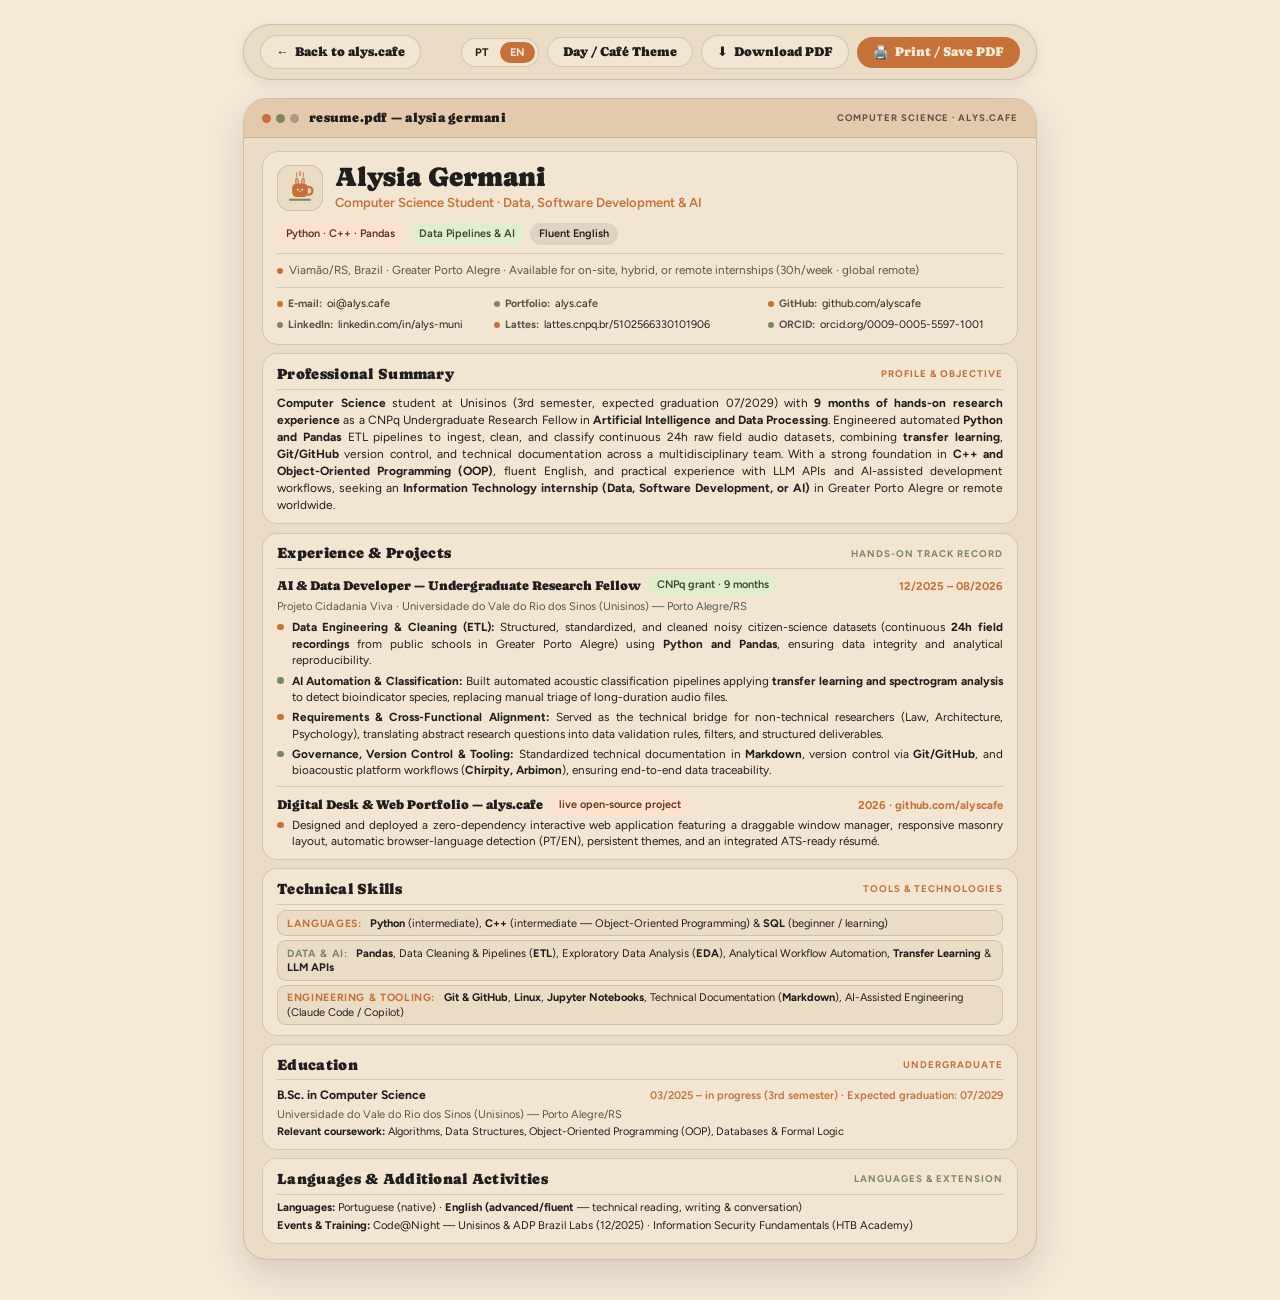
==== commit 444ac571: "feat: adiciona deteccao de idioma, link para /curriculo e otimiza curriculo para ATS/IAs" ====
--- a/curriculo.html
+++ b/curriculo.html
@@ -3,8 +3,39 @@
 <head>
   <meta charset="UTF-8">
   <meta name="viewport" content="width=device-width, initial-scale=1.0">
-  <title>Currículo — Alysia Germani | Ciência da Computação</title>
+  <title>Currículo — Alysia Germani | Ciência da Computação · Dados, Desenvolvimento &amp; IA</title>
+  <meta name="description" content="Currículo de Alysia Germani — Estudante de Ciência da Computação na Unisinos e ex-bolsista de Iniciação Científica CNPq em Inteligência Artificial e Processamento de Dados. Python, C++ (POO), Pandas, SQL, Automação, APIs de LLM e Git/GitHub.">
+  <meta name="author" content="Alysia Germani">
+  <meta property="og:type" content="profile">
+  <meta property="og:url" content="https://alys.cafe/curriculo">
+  <meta property="og:title" content="Currículo — Alysia Germani | Ciência da Computação">
+  <meta property="og:description" content="Estudante de Ciência da Computação na Unisinos e ex-bolsista CNPq em IA. Experiência com pipelines em Python, Pandas, análise de dados e automação.">
+  <meta property="og:image" content="https://alys.cafe/favicon.svg">
   <link rel="icon" type="image/svg+xml" href="favicon.svg">
+  <!-- Opens in the language chosen on the main page (?lang=), else saved choice / browser language -->
+  <script src="js/lang.js"></script>
+  <script type="application/ld+json">
+  {
+    "@context": "https://schema.org",
+    "@type": "Person",
+    "name": "Alysia Germani",
+    "url": "https://alys.cafe/curriculo",
+    "email": "mailto:oi@alys.cafe",
+    "jobTitle": "Estudante de Ciência da Computação · Dados, Desenvolvimento e IA",
+    "alumniOf": {
+      "@type": "CollegeOrUniversity",
+      "name": "Universidade do Vale do Rio dos Sinos (Unisinos)"
+    },
+    "sameAs": [
+      "https://alys.cafe",
+      "https://github.com/alyscafe",
+      "https://linkedin.com/in/alys-muni",
+      "http://lattes.cnpq.br/5102566330101906",
+      "https://orcid.org/0009-0005-5597-1001"
+    ],
+    "knowsAbout": ["Python", "C++", "Object-Oriented Programming", "Pandas", "SQL", "Data Analysis", "ETL Pipelines", "Artificial Intelligence", "Transfer Learning", "LLM APIs", "Git", "Linux"]
+  }
+  </script>
   <style>
     @import url('https://fonts.googleapis.com/css2?family=Caprasimo&family=Figtree:ital,wght@0,400;0,500;0,600;0,700;1,400&display=swap');
 
@@ -216,16 +247,16 @@
     }
 
     .resume-body {
-      padding: 16px 20px 18px;
+      padding: 13px 18px 15px;
     }
 
     .resume-body > * + * {
-      margin-top: 11px;
+      margin-top: 8.5px;
     }
 
     /* Hero Header */
     .hero-card {
-      padding: 14px 16px;
+      padding: 11px 14px;
       border-radius: 16px;
       background: var(--color-surface-subtle);
       border: 1px solid var(--color-divider);
@@ -235,9 +266,9 @@
       display: flex;
       align-items: center;
       justify-content: space-between;
-      gap: 12px;
+      gap: 10px;
       flex-wrap: wrap;
-      margin-bottom: 10px;
+      margin-bottom: 8px;
     }
 
     .brand-identity {
@@ -358,8 +389,8 @@
 
     /* Sections */
     .section-block {
-      padding: 12px 16px;
-      border-radius: 16px;
+      padding: 9.5px 14px;
+      border-radius: 15px;
       background: var(--color-surface-subtle);
       border: 1px solid var(--color-divider);
     }
@@ -368,22 +399,22 @@
       display: flex;
       align-items: center;
       gap: 8px;
-      margin-bottom: 7px;
-      padding-bottom: 4px;
+      margin-bottom: 5.5px;
+      padding-bottom: 3.5px;
       border-bottom: 1px solid var(--color-divider);
     }
 
     h2 {
       font-family: var(--font-heading);
       font-weight: 400;
-      font-size: 11.5pt;
+      font-size: 11pt;
       letter-spacing: 0.02em;
       color: var(--color-text);
     }
 
     .section-kicker {
       margin-left: auto;
-      font-size: 7.5pt;
+      font-size: 7.3pt;
       font-weight: 700;
       text-transform: uppercase;
       letter-spacing: 0.1em;
@@ -391,8 +422,8 @@
     }
 
     .summary-text {
-      font-size: 9.3pt;
-      line-height: 1.46;
+      font-size: 8.95pt;
+      line-height: 1.42;
       color: var(--color-text);
       text-align: justify;
     }
@@ -404,33 +435,33 @@
       justify-content: space-between;
       gap: 8px;
       flex-wrap: wrap;
-      margin-bottom: 2px;
+      margin-bottom: 1.5px;
     }
 
     .role-title-group {
       display: flex;
       align-items: center;
-      gap: 8px;
+      gap: 7px;
       flex-wrap: wrap;
     }
 
     .role-title {
       font-family: var(--font-heading);
-      font-size: 10.5pt;
+      font-size: 10pt;
       font-weight: 400;
       color: var(--color-text);
     }
 
     .role-date {
-      font-size: 8.8pt;
+      font-size: 8.5pt;
       font-weight: 700;
       color: var(--color-accent);
     }
 
     .role-sub {
-      font-size: 8.8pt;
+      font-size: 8.4pt;
       color: var(--color-text-muted);
-      margin-bottom: 8px;
+      margin-bottom: 5.5px;
     }
 
     .exp-list {
@@ -440,11 +471,11 @@
     .exp-item {
       display: flex;
       align-items: flex-start;
-      gap: 9px;
-      font-size: 9.1pt;
-      line-height: 1.42;
+      gap: 8px;
+      font-size: 8.8pt;
+      line-height: 1.38;
       text-align: justify;
-      margin-bottom: 6px;
+      margin-bottom: 4.5px;
     }
 
     .exp-item:last-child {
@@ -452,79 +483,82 @@
     }
 
     .exp-bullet {
-      width: 7px;
-      height: 7px;
+      width: 6.5px;
+      height: 6.5px;
       border-radius: 50%;
-      margin-top: 5px;
+      margin-top: 4.5px;
       flex-shrink: 0;
     }
 
-    /* Skills & Bottom Grid */
-    .skills-grid {
-      display: grid;
-      grid-template-columns: repeat(3, 1fr);
-      gap: 9px;
-    }
-
-    .skill-box {
-      padding: 9px 11px;
-      border-radius: 12px;
+    .project-divider {
+      height: 1px;
+      background: var(--color-divider);
+      margin: 7px 0;
+    }
+
+    .skills-stack {
+      display: flex;
+      flex-direction: column;
+      gap: 4px;
+    }
+
+    .skill-row {
+      padding: 4.5px 9px;
+      border-radius: 9px;
       background: var(--color-surface);
       border: 1px solid var(--color-divider);
-    }
-
-    .skill-box-title {
-      font-size: 8pt;
+      font-size: 8.3pt;
+      line-height: 1.32;
+      color: var(--color-text);
+    }
+
+    .skill-row-title {
+      font-size: 7.9pt;
       font-weight: 700;
       text-transform: uppercase;
-      letter-spacing: 0.08em;
+      letter-spacing: 0.06em;
       color: var(--color-accent);
-      margin-bottom: 3px;
-    }
-
-    .skill-box:nth-child(2) .skill-box-title {
+      margin-right: 5px;
+    }
+
+    .skill-row:nth-child(2) .skill-row-title {
       color: var(--color-accent-2);
-    }
-
-    .skill-box p {
-      font-size: 8.8pt;
-      line-height: 1.38;
-      color: var(--color-text);
-    }
-
-    .bottom-grid {
-      display: grid;
-      grid-template-columns: 1.15fr 0.85fr;
-      gap: 11px;
     }
 
     .edu-title {
       font-weight: 700;
-      font-size: 9.5pt;
-      color: var(--color-text);
-      margin-bottom: 2px;
+      font-size: 9.15pt;
+      color: var(--color-text);
+      margin-bottom: 1px;
     }
 
     .edu-meta {
-      font-size: 8.8pt;
+      font-size: 8.35pt;
       color: var(--color-text-muted);
     }
 
     .edu-period {
       display: inline-block;
-      margin-top: 4px;
-      font-size: 8.5pt;
+      margin-top: 2px;
+      font-size: 8.3pt;
       font-weight: 600;
       color: var(--color-accent);
     }
 
+    .edu-coursework {
+      margin-top: 2.5px;
+      font-size: 8.2pt;
+      line-height: 1.34;
+      color: var(--color-text);
+    }
+
     .info-pair {
-      font-size: 8.9pt;
-      line-height: 1.45;
+      font-size: 8.4pt;
+      line-height: 1.38;
     }
 
     .info-pair > div + div {
-      margin-top: 5px;
+      margin-top: 3px;
     }
 
     /* Responsive Mobile */
@@ -536,9 +570,7 @@
         border-radius: 18px;
         justify-content: center;
       }
-      .contact-grid,
-      .skills-grid,
-      .bottom-grid {
+      .contact-grid {
         grid-template-columns: 1fr;
       }
       .resume-body {
@@ -569,7 +601,7 @@
         min-height: 0 !important;
         height: auto !important;
         background-color: #f5ead8 !important;
-        padding: 6mm 7mm !important;
+        padding: 3.5mm 6mm !important;
         margin: 0 !important;
       }
 
@@ -582,6 +614,55 @@
         max-width: 100% !important;
         box-shadow: none !important;
         border: 1px solid rgba(32, 30, 29, 0.22);
+      }
+
+      .window-header {
+        padding: 7px 15px !important;
+      }
+
+      .resume-body {
+        padding: 8px 14px 9px !important;
+      }
+
+      .resume-body > * + * {
+        margin-top: 5px !important;
+      }
+
+      .hero-card,
+      .section-block {
+        padding: 6.5px 12px !important;
+      }
+
+      .hero-top {
+        margin-bottom: 5px !important;
+      }
+
+      .location-line {
+        padding-top: 4.5px !important;
+        margin-bottom: 4.5px !important;
+      }
+
+      .contact-grid {
+        padding-top: 4.5px !important;
+        gap: 2.5px 10px !important;
+      }
+
+      .section-header {
+        margin-bottom: 3.5px !important;
+        padding-bottom: 2px !important;
+      }
+
+      .exp-item {
+        margin-bottom: 3px !important;
+        line-height: 1.33 !important;
+      }
+
+      .project-divider {
+        margin: 4.5px 0 !important;
+      }
+
+      .skill-row {
+        padding: 4px 9px !important;
       }
     }
   </style>
@@ -590,7 +671,7 @@
   <!-- Web Navigation & Controls (Hidden on Print/PDF) -->
   <div class="action-bar no-print">
     <div class="action-group">
-      <a href="index.html" class="btn-action btn-secondary">
+      <a href="./" data-lang-link="./" class="btn-action btn-secondary">
         ← <span data-l="pt">Voltar ao alys.cafe</span><span data-l="en">Back to alys.cafe</span>
       </a>
     </div>
@@ -604,7 +685,7 @@
         <span data-l="pt">Tema Dia / Café</span>
         <span data-l="en">Day / Café Theme</span>
       </button>
-      <a href="curriculo.pdf" download="curriculo-alysia-germani.pdf" class="btn-action btn-secondary">
+      <a id="btnDownloadPdf" href="curriculo.pdf" download="curriculo-alysia-germani.pdf" class="btn-action btn-secondary">
         ⬇ <span data-l="pt">Baixar PDF</span><span data-l="en">Download PDF</span>
       </a>
       <button onclick="window.print()" class="btn-action btn-primary" type="button">
@@ -642,17 +723,17 @@
             <div>
               <h1>Alysia Germani</h1>
               <div class="hero-subtitle">
-                <span data-l="pt">Estudante de Ciência da Computação · Desenvolvimento, Dados e IA</span>
-                <span data-l="en">Computer Science Student · Development, Data &amp; AI</span>
+                <span data-l="pt">Estudante de Ciência da Computação · Dados, Desenvolvimento &amp; IA</span>
+                <span data-l="en">Computer Science Student · Data, Software Development &amp; AI</span>
               </div>
             </div>
           </div>
 
           <div class="hero-tags">
-            <span class="tag tag-accent">Python</span>
+            <span class="tag tag-accent">Python · C++ · Pandas</span>
             <span class="tag tag-accent-2">
-              <span data-l="pt">IA aplicada</span>
-              <span data-l="en">applied AI</span>
+              <span data-l="pt">Pipelines &amp; IA</span>
+              <span data-l="en">Data Pipelines &amp; AI</span>
             </span>
             <span class="tag tag-neutral">
               <span data-l="pt">Inglês fluente</span>
@@ -664,8 +745,8 @@
         <div class="location-line">
           <span class="dot-inline" style="background: var(--color-accent);"></span>
           <span>
-            <span data-l="pt">Viamão/RS · Grande Porto Alegre · Disponível para estágio presencial, híbrido, remoto e em qualquer lugar do mundo</span>
-            <span data-l="en">Viamão/RS, Brazil · Greater Porto Alegre · Available for on-site, hybrid, or remote internships anywhere in the world</span>
+            <span data-l="pt">Viamão/RS · Grande Porto Alegre · Disponível para estágio presencial, híbrido ou remoto (6h/dia · 30h/semana)</span>
+            <span data-l="en">Viamão/RS, Brazil · Greater Porto Alegre · Available for on-site, hybrid, or remote internships (30h/week · global remote)</span>
           </span>
         </div>
 
@@ -676,7 +757,7 @@
           </a>
           <a class="contact-item" href="https://alys.cafe" target="_blank" rel="noopener noreferrer">
             <span class="dot-inline" style="background: var(--color-accent-2);"></span>
-            <strong>Site:</strong> alys.cafe
+            <strong><span data-l="pt">Portfólio:</span><span data-l="en">Portfolio:</span></strong> alys.cafe
           </a>
           <a class="contact-item" href="https://github.com/alyscafe" target="_blank" rel="noopener noreferrer">
             <span class="dot-inline" style="background: var(--color-accent);"></span>
@@ -701,75 +782,100 @@
       <section class="section-block">
         <div class="section-header">
           <h2>
-            <span data-l="pt">Resumo</span>
-            <span data-l="en">Summary</span>
+            <span data-l="pt">Resumo Profissional</span>
+            <span data-l="en">Professional Summary</span>
           </h2>
           <span class="section-kicker">
-            <span data-l="pt">perfil profissional</span>
-            <span data-l="en">professional profile</span>
+            <span data-l="pt">perfil &amp; objetivo</span>
+            <span data-l="en">profile &amp; objective</span>
           </span>
         </div>
         <p class="summary-text">
-          <span data-l="pt">Estudante de Ciência da Computação (3º semestre, Unisinos) com experiência prática no desenvolvimento de pipelines de dados e inteligência artificial em ambiente de pesquisa (ex-bolsista CNPq). Habituada a transformar dados brutos e ruidosos (áudio e bases volumosas) em respostas estruturadas, documentar fluxos de trabalho e traduzir necessidades de áreas não-técnicas para soluções em tecnologia da informação. Busco minha primeira oportunidade de estágio em tecnologia da informação na Grande Porto Alegre e em qualquer lugar do mundo para aplicar minha base lógica e analítica na resolução de problemas reais.</span>
-          <span data-l="en">Computer Science student (3rd semester, Unisinos) with hands-on experience developing data and artificial intelligence pipelines in a research setting (former CNPq fellow). Experienced in turning raw, noisy data (audio and large datasets) into structured answers, documenting workflows, and translating non-technical needs into information technology solutions. Looking for my first information technology internship in Greater Porto Alegre and anywhere in the world to apply my logical and analytical foundation to real problems.</span>
+          <span data-l="pt">Estudante de <strong>Ciência da Computação</strong> na Unisinos (3º semestre, conclusão prevista para 07/2029) com <strong>9 meses de experiência prática</strong> como bolsista de Iniciação Científica CNPq em <strong>Inteligência Artificial e Processamento de Dados</strong>. Construí pipelines automatizados em <strong>Python e Pandas</strong> para ingestão, limpeza (ETL) e classificação de bases brutas de áudio de 24h contínuas, integrando <strong>transfer learning</strong>, versionamento com <strong>Git/GitHub</strong> e documentação técnica para equipes multidisciplinares. Com sólida base em <strong>C++ e Programação Orientada a Objetos (POO)</strong>, fluência em inglês e uso produtivo de ferramentas de IA e APIs de LLMs, busco estágio em <strong>Tecnologia da Informação (Dados, Desenvolvimento ou IA)</strong> na Grande Porto Alegre ou remoto.</span>
+          <span data-l="en"><strong>Computer Science</strong> student at Unisinos (3rd semester, expected graduation 07/2029) with <strong>9 months of hands-on research experience</strong> as a CNPq Undergraduate Research Fellow in <strong>Artificial Intelligence and Data Processing</strong>. Engineered automated <strong>Python and Pandas</strong> ETL pipelines to ingest, clean, and classify continuous 24h raw field audio datasets, combining <strong>transfer learning</strong>, <strong>Git/GitHub</strong> version control, and technical documentation across a multidisciplinary team. With a strong foundation in <strong>C++ and Object-Oriented Programming (OOP)</strong>, fluent English, and practical experience with LLM APIs and AI-assisted development workflows, seeking an <strong>Information Technology internship (Data, Software Development, or AI)</strong> in Greater Porto Alegre or remote worldwide.</span>
         </p>
       </section>
 
-      <!-- Experiência -->
+      <!-- Experiência & Projetos -->
       <section class="section-block">
         <div class="section-header">
           <h2>
-            <span data-l="pt">Experiência</span>
-            <span data-l="en">Experience</span>
+            <span data-l="pt">Experiência &amp; Projetos</span>
+            <span data-l="en">Experience &amp; Projects</span>
           </h2>
           <span class="section-kicker" style="color: var(--color-accent-2);">
-            <span data-l="pt">trajetória</span>
-            <span data-l="en">track record</span>
+            <span data-l="pt">trajetória prática</span>
+            <span data-l="en">hands-on track record</span>
           </span>
         </div>
 
         <div class="role-top">
           <div class="role-title-group">
             <span class="role-title">
-              <span data-l="pt">Desenvolvedora de IA — Iniciação Científica</span>
-              <span data-l="en">AI Developer — Undergraduate Research</span>
+              <span data-l="pt">Desenvolvedora de IA e Dados — Iniciação Científica</span>
+              <span data-l="en">AI &amp; Data Developer — Undergraduate Research Fellow</span>
             </span>
             <span class="tag tag-accent-2">
-              <span data-l="pt">ex-bolsista CNPq</span>
-              <span data-l="en">former CNPq fellow</span>
+              <span data-l="pt">bolsista CNPq · 9 meses</span>
+              <span data-l="en">CNPq grant · 9 months</span>
             </span>
           </div>
           <span class="role-date">12/2025 – 08/2026</span>
         </div>
-        <div class="role-sub">Projeto Cidadania Viva · Unisinos — Porto Alegre/RS</div>
+        <div class="role-sub">Projeto Cidadania Viva · Universidade do Vale do Rio dos Sinos (Unisinos) — Porto Alegre/RS</div>
 
         <ul class="exp-list">
           <li class="exp-item">
             <span class="exp-bullet" style="background: var(--color-accent);"></span>
             <span>
-              <span data-l="pt">Estruturei e limpei bases de dados brutas e não padronizadas (gravações contínuas de 24h em escolas públicas) usando <strong>Python e Pandas</strong>, garantindo a qualidade e reprodutibilidade para análises posteriores.</span>
-              <span data-l="en">Structured and cleaned raw, non-standardized databases (continuous 24h recordings in public schools) using <strong>Python and Pandas</strong>, ensuring quality and reproducibility for downstream analyses.</span>
+              <span data-l="pt"><strong>Engenharia e Limpeza de Dados (ETL):</strong> Estruturei, padronizei e higienizei bases brutas e ruidosas de ciência cidadã (gravações contínuas de <strong>24h por coleta</strong> em escolas públicas da Região Metropolitana de Porto Alegre) com <strong>Python e Pandas</strong>, assegurando integridade e reprodutibilidade analítica.</span>
+              <span data-l="en"><strong>Data Engineering &amp; Cleaning (ETL):</strong> Structured, standardized, and cleaned noisy citizen-science datasets (continuous <strong>24h field recordings</strong> from public schools in Greater Porto Alegre) using <strong>Python and Pandas</strong>, ensuring data integrity and analytical reproducibility.</span>
             </span>
           </li>
           <li class="exp-item">
             <span class="exp-bullet" style="background: var(--color-accent-2);"></span>
             <span>
-              <span data-l="pt">Desenvolvi pipelines automatizados para classificação de áudio, aplicando técnicas de <strong>transfer learning e análise de espectrogramas</strong> para identificar espécies bioindicadoras, substituindo processos manuais.</span>
-              <span data-l="en">Developed automated pipelines for audio classification, applying <strong>transfer learning and spectrogram analysis</strong> to identify bioindicator species, replacing manual processes.</span>
+              <span data-l="pt"><strong>Automação e Classificação com IA:</strong> Desenvolvi pipelines automatizados de processamento acústico aplicando <strong>transfer learning e análise de espectrogramas</strong> para detecção de espécies bioindicadoras, eliminando a triagem manual de arquivos de longa duração.</span>
+              <span data-l="en"><strong>AI Automation &amp; Classification:</strong> Built automated acoustic classification pipelines applying <strong>transfer learning and spectrogram analysis</strong> to detect bioindicator species, replacing manual triage of long-duration audio files.</span>
             </span>
           </li>
           <li class="exp-item">
             <span class="exp-bullet" style="background: var(--color-accent);"></span>
             <span>
-              <span data-l="pt">Atuei como ponte técnica em uma equipe multidisciplinar (Direito, Arquitetura, Psicologia), coletando requisitos abstratos e transformando-os em etapas estruturadas de processamento de dados.</span>
-              <span data-l="en">Acted as a technical bridge in a multidisciplinary team (Law, Architecture, Psychology), gathering abstract requirements and translating them into structured data processing steps.</span>
+              <span data-l="pt"><strong>Tradução de Requisitos &amp; Negócio:</strong> Atuei como referência técnica junto a pesquisadores de áreas não técnicas (Direito, Arquitetura e Psicologia), traduzindo demandas abstratas de pesquisa em regras de validação, filtros e entregáveis estruturados de dados.</span>
+              <span data-l="en"><strong>Requirements &amp; Cross-Functional Alignment:</strong> Served as the technical bridge for non-technical researchers (Law, Architecture, Psychology), translating abstract research questions into data validation rules, filters, and structured deliverables.</span>
             </span>
           </li>
           <li class="exp-item">
             <span class="exp-bullet" style="background: var(--color-accent-2);"></span>
             <span>
-              <span data-l="pt">Implementei práticas de documentação em <strong>Markdown</strong>, versionamento com <strong>Git/GitHub</strong> e operação de ferramentas específicas do domínio (Chirpity, Arbimon) para garantir o rastreio do projeto.</span>
-              <span data-l="en">Implemented documentation practices in <strong>Markdown</strong>, version control with <strong>Git/GitHub</strong>, and operated domain-specific tools (Chirpity, Arbimon) to ensure project traceability.</span>
+              <span data-l="pt"><strong>Governança, Versionamento e Ferramentas:</strong> Padronizei a documentação técnica em <strong>Markdown</strong>, o controle de versão via <strong>Git/GitHub</strong> e a operação de plataformas bioacústicas (<strong>Chirpity, Arbimon</strong>), garantindo rastreabilidade ponta a ponta do fluxo de dados.</span>
+              <span data-l="en"><strong>Governance, Version Control &amp; Tooling:</strong> Standardized technical documentation in <strong>Markdown</strong>, version control via <strong>Git/GitHub</strong>, and bioacoustic platform workflows (<strong>Chirpity, Arbimon</strong>), ensuring end-to-end data traceability.</span>
+            </span>
+          </li>
+        </ul>
+
+        <div class="project-divider"></div>
+
+        <div class="role-top">
+          <div class="role-title-group">
+            <span class="role-title">
+              <span data-l="pt">Mesa Digital &amp; Portfólio Web — alys.cafe</span>
+              <span data-l="en">Digital Desk &amp; Web Portfolio — alys.cafe</span>
+            </span>
+            <span class="tag tag-accent">
+              <span data-l="pt">projeto autoral em produção</span>
+              <span data-l="en">live open-source project</span>
+            </span>
+          </div>
+          <span class="role-date">2026 · github.com/alyscafe</span>
+        </div>
+        <ul class="exp-list">
+          <li class="exp-item">
+            <span class="exp-bullet" style="background: var(--color-accent);"></span>
+            <span>
+              <span data-l="pt">Projetei e publiquei aplicação web interativa sem dependências externas, com gerenciador de janelas arrastáveis, layout responsivo em colunas, detecção automática de idioma (PT/EN), temas persistentes e currículo integrado otimizado para ATS.</span>
+              <span data-l="en">Designed and deployed a zero-dependency interactive web application featuring a draggable window manager, responsive masonry layout, automatic browser-language detection (PT/EN), persistent themes, and an integrated ATS-ready résumé.</span>
             </span>
           </li>
         </ul>
@@ -779,8 +885,8 @@
       <section class="section-block">
         <div class="section-header">
           <h2>
-            <span data-l="pt">Competências</span>
-            <span data-l="en">Skills</span>
+            <span data-l="pt">Competências Técnicas</span>
+            <span data-l="en">Technical Skills</span>
           </h2>
           <span class="section-kicker">
             <span data-l="pt">ferramentas &amp; tecnologias</span>
@@ -788,85 +894,91 @@
           </span>
         </div>
 
-        <div class="skills-grid">
-          <div class="skill-box">
-            <div class="skill-box-title">
-              <span data-l="pt">Linguagens</span>
-              <span data-l="en">Languages</span>
-            </div>
-            <p>
-              <span data-l="pt">Python, C, noções de SQL, HTML5, CSS3 e JavaScript</span>
-              <span data-l="en">Python, C, SQL fundamentals, HTML5, CSS3, and JavaScript</span>
-            </p>
+        <div class="skills-stack">
+          <div class="skill-row">
+            <span class="skill-row-title">
+              <span data-l="pt">Linguagens:</span>
+              <span data-l="en">Languages:</span>
+            </span>
+            <span data-l="pt"><strong>Python</strong> (intermediário), <strong>C++</strong> (intermediário — Programação Orientada a Objetos) e <strong>SQL</strong> (iniciante / em estudo)</span>
+            <span data-l="en"><strong>Python</strong> (intermediate), <strong>C++</strong> (intermediate — Object-Oriented Programming) &amp; <strong>SQL</strong> (beginner / learning)</span>
           </div>
 
-          <div class="skill-box">
-            <div class="skill-box-title">
-              <span data-l="pt">Dados &amp; IA</span>
-              <span data-l="en">Data &amp; AI</span>
-            </div>
-            <p>
-              <span data-l="pt">Pandas, Análise Exploratória (EDA), Automação de fluxos analíticos, APIs de LLMs, Transfer Learning</span>
-              <span data-l="en">Pandas, Exploratory Data Analysis (EDA), Workflow Automation, LLM APIs, Transfer Learning</span>
-            </p>
+          <div class="skill-row">
+            <span class="skill-row-title">
+              <span data-l="pt">Dados &amp; IA:</span>
+              <span data-l="en">Data &amp; AI:</span>
+            </span>
+            <span data-l="pt"><strong>Pandas</strong>, Limpeza e Tratamento de Dados (<strong>ETL</strong>), Análise Exploratória (<strong>EDA</strong>), Automação de Fluxos Analíticos, <strong>Transfer Learning</strong> e <strong>APIs de LLMs</strong></span>
+            <span data-l="en"><strong>Pandas</strong>, Data Cleaning &amp; Pipelines (<strong>ETL</strong>), Exploratory Data Analysis (<strong>EDA</strong>), Analytical Workflow Automation, <strong>Transfer Learning</strong> &amp; <strong>LLM APIs</strong></span>
           </div>
 
-          <div class="skill-box">
-            <div class="skill-box-title">
-              <span data-l="pt">Ferramentas &amp; Práticas</span>
-              <span data-l="en">Tools &amp; Practices</span>
-            </div>
-            <p>
-              <span data-l="pt">Git/GitHub, Linux, Jupyter Notebooks, Documentação (Markdown), Boas práticas de código</span>
-              <span data-l="en">Git/GitHub, Linux, Jupyter Notebooks, Documentation (Markdown), Clean Code practices</span>
-            </p>
+          <div class="skill-row">
+            <span class="skill-row-title">
+              <span data-l="pt">Engenharia &amp; Práticas:</span>
+              <span data-l="en">Engineering &amp; Tooling:</span>
+            </span>
+            <span data-l="pt"><strong>Git &amp; GitHub</strong>, <strong>Linux</strong>, <strong>Jupyter Notebooks</strong>, Documentação Técnica (<strong>Markdown</strong>), Desenvolvimento assistido por IA (Claude Code / Copilot)</span>
+            <span data-l="en"><strong>Git &amp; GitHub</strong>, <strong>Linux</strong>, <strong>Jupyter Notebooks</strong>, Technical Documentation (<strong>Markdown</strong>), AI-Assisted Engineering (Claude Code / Copilot)</span>
           </div>
         </div>
       </section>
 
-      <!-- Formação + Idiomas & Complementar -->
-      <div class="bottom-grid">
-        <section class="section-block">
-          <div class="section-header">
-            <h2>
-              <span data-l="pt">Formação</span>
-              <span data-l="en">Education</span>
-            </h2>
-            <span class="section-kicker">
-              <span data-l="pt">graduação</span>
-              <span data-l="en">undergraduate</span>
-            </span>
-          </div>
-          <div class="edu-title">
+      <!-- Formação -->
+      <section class="section-block">
+        <div class="section-header">
+          <h2>
+            <span data-l="pt">Formação Acadêmica</span>
+            <span data-l="en">Education</span>
+          </h2>
+          <span class="section-kicker">
+            <span data-l="pt">graduação</span>
+            <span data-l="en">undergraduate</span>
+          </span>
+        </div>
+        <div class="role-top">
+          <span class="edu-title">
             <span data-l="pt">Bacharelado em Ciência da Computação</span>
             <span data-l="en">B.Sc. in Computer Science</span>
+          </span>
+          <span class="edu-period" style="margin-top: 0;">
+            <span data-l="pt">03/2025 – em curso (3º semestre) · Previsão de conclusão: 07/2029</span>
+            <span data-l="en">03/2025 – in progress (3rd semester) · Expected graduation: 07/2029</span>
+          </span>
+        </div>
+        <div class="edu-meta">Universidade do Vale do Rio dos Sinos (Unisinos) — Porto Alegre/RS</div>
+        <div class="edu-coursework">
+          <strong><span data-l="pt">Base relevante:</span><span data-l="en">Relevant coursework:</span></strong>
+          <span data-l="pt">Algoritmos, Estruturas de Dados, Programação Orientada a Objetos (POO), Banco de Dados e Lógica Formal</span>
+          <span data-l="en">Algorithms, Data Structures, Object-Oriented Programming (OOP), Databases &amp; Formal Logic</span>
+        </div>
+      </section>
+
+      <!-- Idiomas & Complementar -->
+      <section class="section-block">
+        <div class="section-header">
+          <h2>
+            <span data-l="pt">Idiomas &amp; Atividades Complementares</span>
+            <span data-l="en">Languages &amp; Additional Activities</span>
+          </h2>
+          <span class="section-kicker" style="color: var(--color-accent-2);">
+            <span data-l="pt">idiomas &amp; extensão</span>
+            <span data-l="en">languages &amp; extension</span>
+          </span>
+        </div>
+        <div class="info-pair">
+          <div>
+            <strong><span data-l="pt">Idiomas:</span><span data-l="en">Languages:</span></strong>
+            <span data-l="pt">Português (nativo) · <strong>Inglês (avançado/fluente</strong> — leitura técnica, escrita e conversação)</span>
+            <span data-l="en">Portuguese (native) · <strong>English (advanced/fluent</strong> — technical reading, writing &amp; conversation)</span>
           </div>
-          <div class="edu-meta">Universidade do Vale do Rio dos Sinos (Unisinos) — Porto Alegre/RS</div>
-          <div class="edu-period">
-            03/2025 – <span data-l="pt">em curso (3º semestre)</span><span data-l="en">in progress (3rd semester)</span>
+          <div>
+            <strong><span data-l="pt">Eventos &amp; Extensão:</span><span data-l="en">Events &amp; Training:</span></strong>
+            <span data-l="pt">Code@Night — Unisinos &amp; ADP Brazil Labs (12/2025) · Fundamentos de Segurança da Informação (HTB Academy)</span>
+            <span data-l="en">Code@Night — Unisinos &amp; ADP Brazil Labs (12/2025) · Information Security Fundamentals (HTB Academy)</span>
           </div>
-        </section>
-
-        <section class="section-block">
-          <div class="section-header">
-            <h2>
-              <span data-l="pt">Idiomas &amp; Complementar</span>
-              <span data-l="en">Languages &amp; Additional</span>
-            </h2>
-          </div>
-          <div class="info-pair">
-            <div>
-              <strong><span data-l="pt">Idiomas:</span><span data-l="en">Languages:</span></strong>
-              <span data-l="pt">Português (nativo) · Inglês (fluente)</span>
-              <span data-l="en">Portuguese (native) · English (fluent)</span>
-            </div>
-            <div>
-              <strong><span data-l="pt">Complementar:</span><span data-l="en">Additional:</span></strong>
-              Code@Night — Unisinos &amp; ADP Brazil Labs (12/2025)
-            </div>
-          </div>
-        </section>
-      </div>
+        </div>
+      </section>
     </div>
   </main>
 
@@ -876,26 +988,63 @@
       const btnPt = document.getElementById('btnPt');
       const btnEn = document.getElementById('btnEn');
       const btnTheme = document.getElementById('btnTheme');
+      const btnDownloadPdf = document.getElementById('btnDownloadPdf');
 
       function applyTheme(t) {
         html.setAttribute('data-theme', t);
         localStorage.setItem('alyscafe_theme', t);
       }
 
-      function applyLang(l) {
-        html.setAttribute('data-lang', l);
-        localStorage.setItem('alyscafe_lang', l);
+      function applyLang(l, persist) {
+        if (window.alysLang) {
+          window.alysLang.apply(l);
+          if (persist) window.alysLang.save(l);
+        } else {
+          html.setAttribute('data-lang', l);
+        }
+        // Remove the nodes of the inactive language from the DOM before print/PDF generation
+        // so that headless PDF generators and ATS parsers only extract the active language's text.
+        if (!window._langTemplates) {
+          window._langTemplates = [];
+          document.querySelectorAll('[data-l]').forEach(function (el) {
+            window._langTemplates.push({
+              el: el,
+              lang: el.getAttribute('data-l'),
+              parent: el.parentNode,
+              next: el.nextSibling,
+              text: el.innerHTML
+            });
+          });
+        }
+        window._langTemplates.forEach(function (item) {
+          if (item.lang === l) {
+            item.el.innerHTML = item.text;
+            item.el.removeAttribute('aria-hidden');
+          } else {
+            item.el.innerHTML = '';
+            item.el.setAttribute('aria-hidden', 'true');
+          }
+        });
         if (btnPt && btnEn) {
           btnPt.classList.toggle('active', l === 'pt');
           btnEn.classList.toggle('active', l === 'en');
         }
+        if (btnDownloadPdf) {
+          if (l === 'en') {
+            btnDownloadPdf.setAttribute('href', 'resume-en.pdf');
+            btnDownloadPdf.setAttribute('download', 'resume-alysia-germani-en.pdf');
+          } else {
+            btnDownloadPdf.setAttribute('href', 'curriculo.pdf');
+            btnDownloadPdf.setAttribute('download', 'curriculo-alysia-germani.pdf');
+          }
+        }
       }
 
       applyTheme(localStorage.getItem('alyscafe_theme') || 'dia');
-      applyLang(localStorage.getItem('alyscafe_lang') || 'pt');
-
-      if (btnPt) btnPt.addEventListener('click', () => applyLang('pt'));
-      if (btnEn) btnEn.addEventListener('click', () => applyLang('en'));
+      applyLang((window.alysLang && window.alysLang.initial) || 'pt');
+
+      if (btnPt) btnPt.addEventListener('click', () => applyLang('pt', true));
+      if (btnEn) btnEn.addEventListener('click', () => applyLang('en', true));
       if (btnTheme) {
         btnTheme.addEventListener('click', () => {
           const next = html.getAttribute('data-theme') === 'cafe' ? 'dia' : 'cafe';
